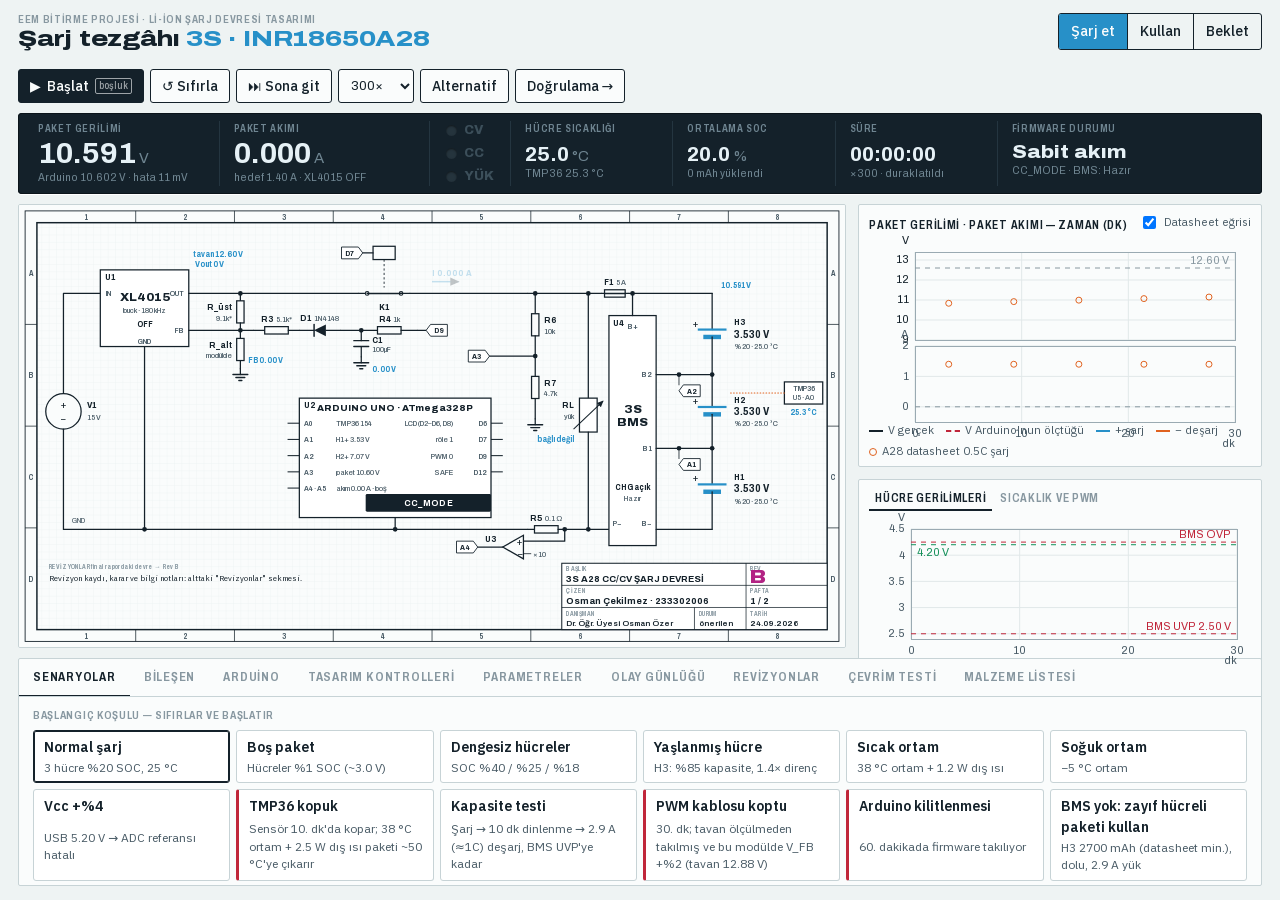
==== index.html @ 00240327 "Battery Lab Simulator — ilk sürüm" ====
<!doctype html>
<html lang="tr">
<head>
<meta charset="utf-8">
<meta name="viewport" content="width=device-width,initial-scale=1">
<title>Şarj Tezgâhı — 3S A28</title>
<link rel="stylesheet" href="assets/bench.css">
</head>
<body>
<div class="app revB" id="app">

  <header class="top">
    <div class="title">
      <div class="eyebrow">EEM bitirme projesi · Li-ion şarj devresi tasarımı</div>
      <h1>Şarj tezgâhı <span>3S · INR18650A28</span></h1>
    </div>

    <div class="req" role="group" aria-label="Paket kullanımı">
      <button data-req="CHARGE" aria-pressed="true" title="Adaptör takılı, yük yok (C)">Şarj et</button>
      <button data-req="USE" aria-pressed="false" title="Adaptör çekili, 2.9 A yük (K)">Kullan</button>
      <button data-req="REST" aria-pressed="false" title="Adaptör ve yük yok (W)">Beklet</button>
    </div>

    <div class="transport">
      <button class="btn primary" id="play"><span id="playIcon">▶</span> <span id="playText">Başlat</span> <span class="k">boşluk</span></button>
      <button class="btn" id="reset">↺ Sıfırla</button>
      <button class="btn" id="toEnd" title="Şarj bitene kadar hızlıca çalıştır (en fazla 5 saat)">⏭ Sona git</button>
      <select class="speed" id="speed" aria-label="Simülasyon hızı">
        <option value="1">1×</option><option value="10">10×</option><option value="60">60×</option>
        <option value="300" selected>300×</option><option value="1200">1200×</option>
      </select>
      <a class="btn" href="alternatif.html">Alternatif</a>
      <a class="btn" href="dogrulama.html">Doğrulama →</a>
    </div>
  </header>

  <section class="display" aria-label="Anlık değerler">
    <div class="rd"><span class="tag">Paket gerilimi</span><div class="num" id="rV">—</div><div class="sub" id="rVs">—</div></div>
    <div class="rd"><span class="tag" id="rItag">Paket akımı</span><div class="num" id="rI">—</div><div class="sub" id="rIs">—</div></div>
    <div class="leds" aria-label="Regülasyon modu">
      <div class="led cv" id="ledCV"><i></i>CV</div>
      <div class="led cc" id="ledCC"><i></i>CC</div>
      <div class="led dsg" id="ledDSG"><i></i>YÜK</div>
    </div>
    <div class="rd mid"><span class="tag">Hücre sıcaklığı</span><div class="num" id="rT">—</div><div class="sub" id="rTs">—</div></div>
    <div class="rd mid"><span class="tag">Ortalama SOC</span><div class="num" id="rS">—</div><div class="sub" id="rSs">—</div></div>
    <div class="rd mid"><span class="tag">Süre</span><div class="num" id="rt">—</div><div class="sub" id="rts">—</div></div>
    <div class="rd state" id="rStateBox"><span class="tag">Firmware durumu</span><div class="num" id="rState">—</div><div class="sub" id="rStates">—</div></div>
  </section>

  <main class="main">
    <section class="sheet" id="sheet" aria-label="Devre şeması"></section>

    <section class="plots">
      <div class="plot dual">
        <div class="plot-head">
          <span class="eyebrow">Paket gerilimi · paket akımı — zaman (dk)</span>
          <label class="chk"><input type="checkbox" id="showDs" checked> Datasheet eğrisi</label>
        </div>
        <div class="plotbox"><canvas id="chV" aria-label="Paket gerilimi grafiği"></canvas></div>
        <div class="plotbox"><canvas id="chI" aria-label="Paket akımı grafiği"></canvas></div>
        <div class="keys">
          <span><i style="color:var(--ink)"></i>V gerçek</span>
          <span><i class="dash" style="color:var(--fault)"></i>V Arduino'nun ölçtüğü</span>
          <span><i style="color:var(--a28)"></i>+ şarj</span>
          <span><i style="color:var(--cc)"></i>− deşarj</span>
          <span><i class="ring" style="color:var(--cc)"></i>A28 datasheet <span id="dsNote"></span></span>
        </div>
      </div>
      <div class="plot">
        <div class="plot-head">
          <div class="seg" role="group" aria-label="İkinci grafik">
            <button data-plot="cells" aria-pressed="true">Hücre gerilimleri</button>
            <button data-plot="temp" aria-pressed="false">Sıcaklık ve PWM</button>
          </div>
        </div>
        <div class="plotbox"><canvas id="ch2" aria-label="Hücre gerilimleri veya sıcaklık grafiği"></canvas></div>
        <div class="keys" id="keys2"></div>
      </div>
    </section>
  </main>

  <section class="drawer">
    <div class="tabs" role="tablist">
      <button class="tab" role="tab" data-tab="scen" aria-selected="true">Senaryolar</button>
      <button class="tab" role="tab" data-tab="part" aria-selected="false">Bileşen</button>
      <button class="tab" role="tab" data-tab="ard" aria-selected="false">Arduino</button>
      <button class="tab" role="tab" data-tab="checks" aria-selected="false">Tasarım kontrolleri<span class="cnt" id="checkCnt" hidden></span></button>
      <button class="tab" role="tab" data-tab="params" aria-selected="false">Parametreler</button>
      <button class="tab" role="tab" data-tab="log" aria-selected="false">Olay günlüğü</button>
      <button class="tab" role="tab" data-tab="rev" aria-selected="false">Revizyonlar</button>
      <button class="tab" role="tab" data-tab="cyc" aria-selected="false">Çevrim testi</button>
      <button class="tab" role="tab" data-tab="bom" aria-selected="false">Malzeme listesi</button>
    </div>

    <div class="panel" data-panel="scen">
      <div class="scen" id="scenList"></div>
    </div>
    <div class="panel" data-panel="part" hidden><div id="inspector"></div></div>
    <div class="panel" data-panel="ard" hidden>
      <div class="ard">
        <div>
          <div class="lcd" aria-label="LCD ekran"><div id="lcd1"></div><div id="lcd2"></div></div>
          <p class="hint">16×2 paralel LCD (D2–D6, D8), firmware'in gösterdiği metin</p>
        </div>
        <div><table id="measTable"></table></div>
        <div>
          <div class="h4">Durum makinesi</div>
          <div class="fsm" id="fsm"></div>
          <p class="why-now" id="whyNow"></p>
        </div>
      </div>
    </div>
    <div class="panel" data-panel="checks" hidden><table id="checks"></table></div>
    <div class="panel" data-panel="params" hidden><div class="params" id="params"></div></div>
    <div class="panel" data-panel="log" hidden><div class="log" id="log"></div></div>
    <div class="panel" data-panel="rev" hidden><div id="revList"></div></div>
    <div class="panel" data-panel="bom" hidden><div id="bom"></div></div>
    <div class="panel" data-panel="cyc" hidden>
      <div class="cyc">
        <div class="cyc-ctl">
          <p class="hint" style="margin-top:0">Her çevrim: şarj → 30 dk dinlenme → 2.9 A kullanım (cihaz paket 9.0 V'ta keser) → depolama. Hücreler gerçekçi dağılımla başlar: kapasite, kendi kendine boşalma ve coulomb verimi farklı.</p>
          <label class="field"><span>Çevrim sayısı</span><input type="number" id="cycN" value="30" min="2" max="100"></label>
          <label class="field"><span>Depolama (gün / çevrim)</span><input type="number" id="cycRest" value="7" min="0" max="60"></label>
          <label class="field"><span>Cihaz düşük pil kesmesi</span><span><input type="number" id="cycCut" value="9.0" step="0.1" min="7.5" max="10.5"> V</span></label>
          <button class="btn primary" id="cycRun">BMS var ↔ yok karşılaştır</button>
          <div class="cyc-prog"><i id="cycProg"></i></div>
          <div id="cycSum" class="cyc-sum"></div>
        </div>
        <div class="cyc-chart"><div class="h4">Dolu pakette hücreler arası SOC farkı (%)<span class="keys" style="display:inline-flex;margin-left:10px"><span><i style="color:var(--cv)"></i>BMS var</span><span><i style="color:var(--fault)"></i>BMS yok</span></span></div><div class="plotbox"><canvas id="cycSpread"></canvas></div></div>
        <div class="cyc-chart"><div class="h4">Deşarj sonunda en düşük hücre (V)<span class="keys" style="display:inline-flex;margin-left:10px"><span><i style="color:var(--cv)"></i>BMS var</span><span><i style="color:var(--fault)"></i>BMS yok</span></span></div><div class="plotbox"><canvas id="cycMin"></canvas></div></div>
      </div>
    </div>
  </section>
</div>

<script src="assets/a28-model.js"></script>
<script src="assets/charger-a.js"></script>
<script src="assets/scenarios-a.js"></script>
<script src="assets/charts.js"></script>
<script src="assets/schematic.js"></script>
<script src="assets/bom.js"></script>
<script src="assets/bench.js"></script>
</body>
</html>
---- assets/bench.css ----
@import url("fonts.css");

/* ---- Tokenlar -------------------------------------------------------------
   Kâğıt / mürekkep: teknik çizim paftası.  A28 mavisi: hücre kılıfının rengi.
   CV yeşil, CC turuncu: laboratuvar güç kaynağı LED geleneği.
   Revizyon: çizim düzeltmelerinde kullanılan kırmızı-mor işaretleme kalemi.   */
:root {
  --paper: #eef3f3;
  --sheet: #fafcfc;
  --grid: #e3eaea;
  --ink: #14212a;
  --ink-2: #485a65;
  --ink-3: #8797a0;
  --rule: #c7d3d6;
  --a28: #2790c8;
  --a28-soft: #d6ebf6;
  --cv: #15905a;
  --cc: #e0621f;
  --fault: #c0263a;
  --redline: #b22384;
  --panel: #14212a;
  --panel-ink: #e6f1f6;
  --panel-dim: #6f8591;

  --c1: #2790c8;
  --c2: #e0621f;
  --c3: #15905a;

  --font-display: "Archivo", "Arial Narrow", sans-serif;
  --font-body: "IBM Plex Sans", system-ui, sans-serif;
  --font-data: "Archivo", "Arial Narrow", sans-serif;
  --font-mono: "B612 Mono", ui-monospace, "SF Mono", monospace;

  /* charts.js bunları okur */
  --text: var(--ink);
  --muted: var(--ink-2);
  --chart-grid: #e1e8e9;
  --chart-axis: #9aaab2;
  --tooltip-bg: rgba(250, 252, 252, .96);
}

* { box-sizing: border-box; }
html { color-scheme: light; }
body {
  margin: 0;
  background: var(--paper);
  color: var(--ink);
  font: 14px/1.45 var(--font-body);
  -webkit-font-smoothing: antialiased;
}
button, input, select { font: inherit; color: inherit; }
button { cursor: pointer; }
a { color: var(--a28); }
:focus-visible { outline: 2px solid var(--a28); outline-offset: 2px; }
[hidden] { display: none !important; }

.eyebrow, .tag, .tab, .th {
  font-family: var(--font-display);
  font-stretch: 75%;
  font-weight: 650;
  text-transform: uppercase;
  letter-spacing: .06em;
}

/* ---- Uygulama iskeleti ---------------------------------------------------- */
.app {
  display: grid;
  grid-template-rows: auto auto minmax(0, 1fr) auto;
  min-height: 100vh;
  max-width: 1680px;
  margin: 0 auto;
  padding: 0 18px 14px;
  gap: 10px;
}
@media (min-height: 860px) and (min-width: 1180px) { .app { height: 100vh; } }

/* Başlık */
.top {
  display: flex;
  align-items: center;
  gap: 18px;
  flex-wrap: wrap;
  padding-top: 12px;
}
.title { margin-right: auto; }
.title .eyebrow { font-size: 11px; color: var(--ink-3); }
.title h1 {
  margin: 0;
  font-family: var(--font-display);
  font-stretch: 125%;
  font-weight: 800;
  font-size: 22px;
  letter-spacing: -.01em;
  line-height: 1.05;
}
.title h1 span { color: var(--a28); }

.revswitch { display: flex; border: 1.5px solid var(--ink); border-radius: 3px; overflow: hidden; }
.revswitch button {
  border: 0; background: transparent; padding: 5px 12px 6px; text-align: left; line-height: 1.15;
}
.revswitch button + button { border-left: 1.5px solid var(--ink); }
.revswitch b { display: block; font-family: var(--font-display); font-stretch: 112%; font-weight: 800; font-size: 13px; }
.revswitch small { font-size: 11px; color: var(--ink-2); }
.revswitch button[aria-pressed="true"] { background: var(--ink); color: var(--sheet); }
.revswitch button[aria-pressed="true"] small { color: #b8c7cf; }
.revswitch button[data-rev="B"][aria-pressed="true"] { background: var(--redline); }

.transport { display: flex; gap: 6px; align-items: center; }
.btn {
  display: inline-flex; align-items: center; gap: 6px;
  border: 1.5px solid var(--ink); background: var(--sheet); border-radius: 3px;
  padding: 6px 11px; font-weight: 500; min-height: 34px; text-decoration: none; color: var(--ink);
}
.btn:hover { background: #fff; }
.btn.primary { background: var(--ink); color: var(--sheet); }
.btn.primary:hover { background: #22323d; }
.btn:disabled { opacity: .4; cursor: default; }
.btn .k { font-family: var(--font-data); font-stretch: 87%; font-size: 10px; opacity: .6; border: 1px solid currentColor; border-radius: 2px; padding: 0 3px; }
select.speed {
  border: 1.5px solid var(--ink); border-radius: 3px; background: var(--sheet); padding: 6px 8px; min-height: 34px;
  font-family: var(--font-data); font-size: 13px;
}

/* ---- Cihaz ekranı (okuma şeridi) ------------------------------------------ */
.display {
  display: grid;
  grid-template-columns: 1.2fr 1.3fr auto 1fr 1fr 1fr 1.6fr;
  background: var(--panel);
  color: var(--panel-ink);
  border-radius: 4px;
  padding: 8px 6px;
  box-shadow: inset 0 0 0 1px #0b141a, 0 1px 0 #fff;
}
.rd { padding: 0 14px; border-left: 1px solid #243540; min-width: 0; }
.rd:first-child { border-left: 0; }
.rd .tag { font-size: 10.5px; color: var(--panel-dim); display: block; }
.rd .num {
  font-family: var(--font-data); font-stretch: 100%; font-weight: 700; font-size: 30px; line-height: 1.08;
  font-variant-numeric: tabular-nums; letter-spacing: 0; white-space: nowrap;
}
.rd .num small { font-size: 15px; font-weight: 400; color: var(--panel-dim); margin-left: 3px; }
.rd.mid .num { font-size: 21px; padding-top: 6px; }
.rd .sub { font-family: var(--font-data); font-stretch: 87%; font-variant-numeric: tabular-nums; font-size: 11.5px; color: var(--panel-dim); white-space: nowrap; overflow: hidden; text-overflow: ellipsis; }
.leds { display: flex; flex-direction: column; justify-content: center; gap: 4px; padding: 0 16px; border-left: 1px solid #243540; }
.led { display: flex; align-items: center; gap: 7px; font-family: var(--font-display); font-stretch: 100%; font-weight: 800; font-size: 13px; color: #3c4f5a; }
.led i { width: 11px; height: 11px; border-radius: 50%; background: #25343d; box-shadow: inset 0 1px 2px #0008; }
.led.on.cv { color: #7fe0ae; } .led.on.cv i { background: #3ee08c; box-shadow: 0 0 9px #3ee08c, inset 0 -1px 2px #0005; }
.led.on.cc { color: #ffb487; } .led.on.cc i { background: #ff7a33; box-shadow: 0 0 9px #ff7a33, inset 0 -1px 2px #0005; }
.led.on.dsg { color: #ffe08a; } .led.on.dsg i { background: #ffd24a; box-shadow: 0 0 9px #ffd24a, inset 0 -1px 2px #0005; }
.rd.state .num { font-family: var(--font-display); font-stretch: 112%; font-weight: 800; font-size: 19px; padding-top: 5px; letter-spacing: 0; }
.rd.state.done .num { color: #7fe0ae; }
.rd.state.fault .num { color: #ff8a98; }
.rd.state.warn .num { color: #ffd08a; }

/* ---- Ana alan -------------------------------------------------------------- */
.main {
  display: grid;
  grid-template-columns: minmax(0, 2.05fr) minmax(320px, 1fr);
  gap: 12px;
  min-height: 0;
}
.sheet {
  background: var(--sheet);
  border: 1px solid var(--rule);
  border-radius: 2px;
  min-height: 0;
  display: flex;
  align-items: center;
  justify-content: center;
  overflow: hidden;
  position: relative;
}
.sheet svg { width: 100%; height: 100%; max-height: 100%; display: block; }

.plots { display: grid; grid-template-rows: minmax(0, 1fr) minmax(0, 1fr); gap: 12px; min-height: 0; }
.plot {
  background: var(--sheet); border: 1px solid var(--rule); border-radius: 2px;
  display: grid; grid-template-rows: auto minmax(0, 1fr) auto; padding: 8px 10px 6px; min-height: 210px;
}
.plot-head { display: flex; align-items: baseline; gap: 10px; justify-content: space-between; }
.plot-head .eyebrow { font-size: 12px; }
/* Canvas akış dışında: çizim tamponunun boyutu yerleşimi asla etkileyemez */
.plotbox { position: relative; min-height: 150px; min-width: 0; }
.plotbox canvas { position: absolute; inset: 0; width: 100%; height: 100%; display: block; }
.keys { display: flex; flex-wrap: wrap; gap: 4px 12px; font-size: 11.5px; color: var(--ink-2); }
.keys i { display: inline-block; width: 14px; height: 0; border-top: 2px solid; vertical-align: middle; margin-right: 5px; }
.keys i.dash { border-top-style: dashed; }
.keys i.ring { width: 8px; height: 8px; border: 1.5px solid; border-radius: 50%; }
.seg { display: inline-flex; gap: 2px; }
.seg button { border: 0; background: none; padding: 2px 6px; font-family: var(--font-display); font-stretch: 75%; font-weight: 650; text-transform: uppercase; letter-spacing: .06em; font-size: 12px; color: var(--ink-3); border-bottom: 2px solid transparent; }
.seg button[aria-pressed="true"] { color: var(--ink); border-bottom-color: var(--ink); }
label.chk { display: inline-flex; gap: 5px; align-items: center; font-size: 11.5px; color: var(--ink-2); }

/* ---- Alt çekmece ----------------------------------------------------------- */
.drawer { background: var(--sheet); border: 1px solid var(--rule); border-radius: 2px; display: grid; grid-template-rows: auto 1fr; }
.tabs { display: flex; gap: 0; border-bottom: 1px solid var(--rule); overflow-x: auto; }
.tab {
  border: 0; background: none; padding: 9px 14px 8px; font-size: 13px; color: var(--ink-3);
  border-bottom: 2.5px solid transparent; margin-bottom: -1px; white-space: nowrap;
}
.tab[aria-selected="true"] { color: var(--ink); border-bottom-color: var(--ink); }
.tab .cnt { font-family: var(--font-data); font-size: 10px; margin-left: 5px; padding: 0 4px; border-radius: 2px; background: var(--fault); color: #fff; }
.panel { padding: 10px 14px; height: 188px; overflow: auto; }
@media (max-height: 859px), (max-width: 1179px) { .panel { height: auto; max-height: none; } }

/* Senaryolar */
.scen { display: grid; grid-template-columns: repeat(auto-fill, minmax(190px, 1fr)); gap: 6px; }
.scen h4 { grid-column: 1 / -1; margin: 4px 0 0; }
.sc {
  text-align: left; border: 1px solid var(--rule); background: #fff; border-radius: 3px; padding: 6px 10px;
  display: grid; gap: 2px;
}
.sc:hover { border-color: var(--ink); }
.sc b { font-weight: 600; }
.sc span { font-size: 12px; color: var(--ink-2); }
.sc.fault { border-left: 3px solid var(--fault); }
.sc.active { border-color: var(--ink); box-shadow: inset 0 0 0 1px var(--ink); }
.h4 { font-family: var(--font-display); font-stretch: 75%; font-weight: 650; text-transform: uppercase; letter-spacing: .06em; font-size: 11.5px; color: var(--ink-3); }

/* Bileşen denetçisi */
.insp { display: grid; grid-template-columns: minmax(0, 1.2fr) minmax(0, 1fr); gap: 20px; }
.insp h3 { margin: 0 0 2px; font-family: var(--font-display); font-stretch: 112%; font-weight: 800; font-size: 17px; }
.insp .ref { font-family: var(--font-data); font-size: 12px; color: var(--ink-3); }
.insp p { margin: 6px 0; max-width: 70ch; }
.insp .why { border-left: 3px solid var(--redline); padding: 4px 10px; background: #fbf1f8; }
.insp .why.a { border-left-color: var(--fault); background: #fcf0f1; }
.kv { display: grid; grid-template-columns: auto 1fr; gap: 3px 14px; font-size: 13px; align-content: start; }
.kv dt { color: var(--ink-2); }
.kv dd { margin: 0; font-family: var(--font-data); font-variant-numeric: tabular-nums; }
.field { display: flex; justify-content: space-between; align-items: center; gap: 10px; padding: 3px 0; font-size: 13px; }
.field input[type="number"], .field select {
  width: 92px; border: 1px solid var(--rule); border-radius: 2px; padding: 3px 6px; background: #fff;
  font-family: var(--font-data); font-size: 12.5px;
}
.field select { width: 200px; font-family: var(--font-body); }
.field input[type="checkbox"] { width: 16px; height: 16px; accent-color: var(--ink); }
.hint { color: var(--ink-3); font-size: 12px; }

/* Arduino */
.ard { display: grid; grid-template-columns: 250px minmax(0, 1fr) minmax(0, 1fr); gap: 18px; align-items: start; }
.lcd {
  background: #9fbf62; color: #1c2a0c; border-radius: 3px; padding: 9px 11px;
  font: 700 17px/1.3 var(--font-mono); letter-spacing: .05em; box-shadow: inset 0 0 0 5px #243200, inset 0 0 14px #5f7d24;
}
.lcd div { white-space: pre; }
.lcd.dark { background: #3b4a2a; box-shadow: inset 0 0 0 5px #1a2400; }
.fsm { display: flex; flex-wrap: wrap; gap: 4px; }
.fsm span { font-family: var(--font-mono); font-size: 11px; padding: 3px 6px; border: 1px solid var(--rule); border-radius: 2px; color: var(--ink-3); }
.fsm span.on { background: var(--ink); color: #fff; border-color: var(--ink); }
.fsm span.on.bad { background: var(--fault); border-color: var(--fault); }
.why-now { font-family: var(--font-data); font-stretch: 87%; font-variant-numeric: tabular-nums; font-size: 12px; white-space: pre-wrap; margin: 8px 0 0; color: var(--ink-2); }

table { border-collapse: collapse; width: 100%; font-size: 13px; }
th { text-align: left; font-weight: 500; color: var(--ink-3); font-size: 11.5px; border-bottom: 1px solid var(--rule); padding: 4px 8px 4px 0; }
td { border-bottom: 1px solid #e6ecec; padding: 5px 8px 5px 0; vertical-align: top; }
td.n { font-family: var(--font-data); font-variant-numeric: tabular-nums; white-space: nowrap; }
td.lv { width: 22px; font-weight: 800; font-family: var(--font-data); }
td.lv.ok { color: var(--cv); } td.lv.warn { color: #b7791f; } td.lv.bad { color: var(--fault); }
td.note { color: var(--ink-2); font-size: 12.5px; }

/* Parametreler */
.params { display: grid; grid-template-columns: repeat(auto-fill, minmax(250px, 1fr)); gap: 6px 26px; }
.params fieldset { border: 0; border-top: 1.5px solid var(--ink); margin: 0; padding: 4px 0 0; min-width: 0; }
.params legend { font-family: var(--font-display); font-stretch: 75%; font-weight: 650; text-transform: uppercase; letter-spacing: .06em; font-size: 11.5px; padding: 0 6px 0 0; }
.init { display: grid; grid-template-columns: 40px repeat(3, 1fr); gap: 4px 6px; align-items: center; font-size: 12px; }
.init input { width: 100%; border: 1px solid var(--rule); border-radius: 2px; padding: 3px 5px; font-family: var(--font-data); font-size: 12px; }

/* Günlük */
.log { font-family: var(--font-body); font-size: 12.5px; }
.log time { font-family: var(--font-data); font-stretch: 87%; font-variant-numeric: tabular-nums; }
.log div { padding: 3px 0; border-bottom: 1px dotted var(--rule); display: grid; grid-template-columns: 72px 1fr; gap: 10px; }
.log time { color: var(--ink-3); }
.log .ok { color: var(--cv); } .log .warn { color: #a3670f; } .log .bad { color: var(--fault); }
.empty { color: var(--ink-3); font-size: 13px; }

/* ---- Şema stilleri --------------------------------------------------------- */
.sheet-svg { font-family: var(--font-body); font-variant-numeric: tabular-nums; }
.sheet-svg .val, .sheet-svg .probe, .sheet-svg .netname { font-stretch: 87%; }
.sheet-svg .paper { fill: var(--sheet); }
.sheet-svg .gridline { fill: none; stroke: var(--grid); stroke-width: .6; }
.sheet-svg .frame-o { fill: none; stroke: var(--ink); stroke-width: 1.2; }
.sheet-svg .frame-i { fill: none; stroke: var(--ink); stroke-width: 2; }
.sheet-svg .tick { stroke: var(--ink); stroke-width: 1; }
.sheet-svg .zone { font-family: var(--font-display); font-stretch: 75%; font-weight: 650; font-size: 11px; fill: var(--ink-2); }
.sheet-svg .w { fill: none; stroke: var(--ink); stroke-width: 1.7; stroke-linejoin: round; stroke-linecap: round; }
.sheet-svg .w.thin { stroke-width: 1.1; }
.sheet-svg .w.changed { stroke: var(--fault); stroke-width: 2; }
.sheet-svg .jn { fill: var(--ink); }
.sheet-svg .sym { fill: var(--sheet); stroke: var(--ink); stroke-width: 1.7; }
.sheet-svg .sym-l { stroke: var(--ink); stroke-width: 2; stroke-linecap: round; }
.sheet-svg .sym-f { fill: var(--ink); }
.sheet-svg .pin { fill: var(--sheet); stroke: var(--ink); stroke-width: 1.4; }
.sheet-svg .blade { transition: transform .25s; transform-box: fill-box; transform-origin: 0 100%; }
.sheet-svg .relay-on .blade { transform: rotate(16.5deg); }
.sheet-svg .mech { stroke: var(--ink); stroke-width: 1.2; stroke-dasharray: 3 3; }
.sheet-svg .potarrow { stroke: var(--ink); stroke-width: 1.4; }
.sheet-svg .arrowhead { fill: var(--ink); }
.sheet-svg .xmark { stroke: var(--fault); stroke-width: 2.4; stroke-linecap: round; }
.sheet-svg .removed .sym, .sheet-svg .removed .w { stroke-dasharray: 4 3; stroke: var(--fault); }
.sheet-svg .removed .val { fill: var(--fault); font-weight: 700; }
.sheet-svg .blk { fill: #fff; stroke: var(--ink); stroke-width: 1.7; }
.sheet-svg .blkname { font-family: var(--font-display); font-stretch: 112%; font-weight: 800; font-size: 15px; fill: var(--ink); }
.sheet-svg .blkname.sm { font-size: 11.5px; }
.sheet-svg .ref { font-family: var(--font-display); font-stretch: 87%; font-weight: 700; font-size: 12px; fill: var(--ink); }
.sheet-svg .val { font-family: var(--font-data); font-size: 11px; font-weight: 500; fill: var(--ink-2); }
.sheet-svg .val.big { font-size: 14px; font-weight: 700; fill: var(--ink); }
.sheet-svg .val.strong { font-weight: 700; fill: var(--ink); }
.sheet-svg .pinl { font-family: var(--font-display); font-stretch: 87%; font-weight: 600; font-size: 10.5px; fill: var(--ink-2); }
.sheet-svg .pm { font-family: var(--font-data); font-size: 13px; fill: var(--ink); }
.sheet-svg .stub { stroke: var(--ink); stroke-width: 1.4; }
.sheet-svg .net { fill: #fff; stroke: var(--ink); stroke-width: 1.2; }
.sheet-svg .netname { font-family: var(--font-data); font-size: 10.5px; font-weight: 700; fill: var(--ink); }
.sheet-svg .netname.plain { font-weight: 400; fill: var(--ink-2); }
.sheet-svg .probe { font-family: var(--font-data); font-size: 11px; fill: var(--a28); font-weight: 700; paint-order: stroke; stroke: var(--sheet); stroke-width: 3px; }
.sheet-svg .probe.strong { font-size: 12px; }
.sheet-svg .iarrow { stroke: var(--a28); stroke-width: 2; }
.sheet-svg #iarrow .arrowhead { fill: var(--ink); }
.sheet-svg .thermal { stroke: var(--cc); stroke-width: 1.4; stroke-dasharray: 1 3; stroke-linecap: round; }
.sheet-svg .plate { stroke-linecap: square; }
.sheet-svg .plate-p { stroke: var(--a28); stroke-width: 3; }
.sheet-svg .plate-n { stroke: var(--a28); stroke-width: 6; }
.sheet-svg .cellsym.over .plate { stroke: var(--fault); }
.sheet-svg .socbar { fill: none; stroke: var(--ink-3); stroke-width: 1; }
.sheet-svg .socfill { fill: var(--a28); }
.sheet-svg .baltag rect { fill: var(--cv); }
.sheet-svg .baltxt { font-family: var(--font-data); font-size: 9.5px; font-weight: 700; fill: #fff; }
.sheet-svg .fsmchip { fill: var(--ink); }
.sheet-svg .fsm { font-family: var(--font-data); letter-spacing: .04em; font-size: 11.5px; font-weight: 700; fill: #fff; }
.sheet-svg .hit { fill: transparent; }

.sheet-svg .flowline { fill: none; stroke: var(--a28); stroke-width: 5; stroke-opacity: .28; stroke-dasharray: 2 12; stroke-linecap: round; }
.sheet-svg .flow { opacity: 0; transition: opacity .3s; }
.sheet-svg .flow.on { opacity: 1; }
.sheet-svg .flow.on .flowline { animation: flow .9s linear infinite; }
.sheet-svg .flow.dsg .flowline { stroke: var(--cc); }
.sheet-svg .sym.load { fill: #fff; }
.sheet-svg .part[data-part="load"].active .sym.load { fill: #fde6d8; stroke: var(--cc); }
.sheet-svg .part.mcuoff .blk { fill: #eef1f1; stroke-dasharray: 5 3; }
.sheet-svg .part.mcuoff .val, .sheet-svg .part.mcuoff .blkname { opacity: .45; }
@keyframes flow { to { stroke-dashoffset: -14; } }

.sheet-svg .part { cursor: pointer; outline: none; }
.sheet-svg .part:hover .blk, .sheet-svg .part:focus-visible .blk { fill: var(--a28-soft); }
.sheet-svg .part:hover .hit, .sheet-svg .part:focus-visible .hit { fill: rgba(39, 144, 200, .07); }
.sheet-svg .part.sel .blk { fill: var(--a28-soft); stroke-width: 2.4; }
.sheet-svg .part.sel .hit { fill: rgba(39, 144, 200, .1); stroke: var(--a28); stroke-dasharray: 4 3; }

.sheet-svg .cloud { fill: none; stroke: var(--redline); stroke-width: 1.8; stroke-linejoin: round; }
.sheet-svg .delta path { fill: #fff; stroke: var(--redline); stroke-width: 1.6; }
.sheet-svg .deltanum { font-family: var(--font-data); font-weight: 700; font-size: 10px; fill: var(--redline); }
.sheet-svg .deltanum.sm { font-size: 8px; }
.sheet-svg .deltamini { fill: none; stroke: var(--redline); stroke-width: 1.2; }
.sheet-svg .rev, .sheet-svg .revrow { cursor: pointer; }
.sheet-svg .rev.hot .cloud { stroke-width: 3; }
.sheet-svg .revrow.hot .revtxt { fill: var(--redline); }
.sheet-svg .titleblock rect, .sheet-svg .titleblock line { fill: #fff; stroke: var(--ink); stroke-width: 1.4; }
.sheet-svg .titleblock line { stroke-width: 1; }
.sheet-svg .tbk { font-family: var(--font-display); font-stretch: 75%; font-weight: 650; font-size: 9px; letter-spacing: .06em; fill: var(--ink-3); }
.sheet-svg .tbv { font-family: var(--font-display); font-stretch: 100%; font-weight: 700; font-size: 12.5px; fill: var(--ink); }
.sheet-svg .tbv.sm { font-size: 11px; font-weight: 600; }
.sheet-svg .tbrev { font-family: var(--font-display); font-stretch: 125%; font-weight: 900; font-size: 24px; fill: var(--redline); }
.sheet-svg .revtxt { font-size: 10.5px; fill: var(--ink); }

/* Rev görünürlüğü + bulut çizim animasyonu */
.revA .sheet-svg [data-rev="B"], .revB .sheet-svg [data-rev="A"] { display: none; }
.revA .sheet-svg .tbrev { fill: var(--ink); }
.revB .sheet-svg .cloud { stroke-dasharray: 1; stroke-dashoffset: 1; animation: draw 1.1s ease-out forwards; }
.revB .sheet-svg .rev:nth-child(2) .cloud { animation-delay: .12s; }
.revB .sheet-svg .rev:nth-child(3) .cloud { animation-delay: .24s; }
.revB .sheet-svg .rev:nth-child(4) .cloud { animation-delay: .36s; }
.revB .sheet-svg .rev:nth-child(5) .cloud { animation-delay: .48s; }
@keyframes draw { to { stroke-dashoffset: 0; } }

@media (prefers-reduced-motion: reduce) {
  .sheet-svg .flow.on .flowline, .revB .sheet-svg .cloud { animation: none; stroke-dashoffset: 0; }
  .sheet-svg .blade { transition: none; }
}

/* ---- Duyarlı ---------------------------------------------------------------- */
@media (max-width: 1179px) {
  .main { grid-template-columns: minmax(0, 1fr); }
  .sheet { overflow-x: auto; justify-content: flex-start; }
  .sheet svg { min-width: 760px; height: auto; }
  .plots { grid-template-rows: auto auto; }
  .plot { height: 280px; }
  .display { grid-template-columns: repeat(3, minmax(0, 1fr)); row-gap: 12px; }
  .rd, .leds { border-left: 0; }
  .ard, .insp { grid-template-columns: minmax(0, 1fr); }
}
@media (max-width: 640px) {
  .app { padding: 0 16px 14px; }
  .display { grid-template-columns: repeat(2, minmax(0, 1fr)); }
  .rd .num { font-size: 24px; }
  .transport { flex-wrap: wrap; }
  .revswitch { width: 100%; }
  .revswitch button { flex: 1; }
}

/* ---- Alternatif mimari: anahtarlar --------------------------------------- */
.sheet-svg .hit-l { stroke: transparent; stroke-width: 16; }
.sheet-svg .swc .blade-open, .sheet-svg .swc .blade-closed { stroke: var(--ink); stroke-width: 2.2; stroke-linecap: round; }
.sheet-svg .swc .blade-closed { display: none; }
.sheet-svg .swc.on .blade-open { display: none; }
.sheet-svg .swc.on .blade-closed { display: inline; }
.sheet-svg .swc.on.g-par .blade-closed, .sheet-svg .swc.on.g-par .pin { stroke: var(--a28); }
.sheet-svg .swc.on.g-ser .blade-closed, .sheet-svg .swc.on.g-ser .pin { stroke: var(--cc); }
.sheet-svg .swc.on.g-pre .blade-closed, .sheet-svg .swc.on.g-pre .pin { stroke: var(--cv); }
.sheet-svg .swc.on .swlabel { fill: var(--ink); }
.sheet-svg .swlabel { fill: var(--ink-2); }
.sheet-svg .swc.bad .blade-open, .sheet-svg .swc.bad .blade-closed { stroke: var(--fault); }
.sheet-svg .swc:hover .hit-l, .sheet-svg .swc.sel .hit-l { stroke: rgba(39, 144, 200, .12); }
.led.on.par { color: #9fd3f5; } .led.on.par i { background: #4fb4ec; box-shadow: 0 0 9px #4fb4ec, inset 0 -1px 2px #0005; }
.led.on.ser { color: #ffb487; } .led.on.ser i { background: #ff7a33; box-shadow: 0 0 9px #ff7a33, inset 0 -1px 2px #0005; }
.led.on.flt { color: #ff9aa6; } .led.on.flt i { background: #ff4d63; box-shadow: 0 0 9px #ff4d63, inset 0 -1px 2px #0005; }
.req { display: flex; border: 1.5px solid var(--ink); border-radius: 3px; overflow: hidden; }
.req button { border: 0; background: transparent; padding: 7px 12px; font-weight: 500; min-height: 34px; }
.req button + button { border-left: 1.5px solid var(--ink); }
.req button[aria-pressed="true"] { background: var(--ink); color: var(--sheet); }
.req button[data-req="CHARGE"][aria-pressed="true"] { background: var(--a28); }
.req button[data-req="USE"][aria-pressed="true"] { background: var(--cc); }
table.gates td, table.gates th { text-align: center; padding: 4px 6px; }
table.gates td:first-child, table.gates th:first-child { text-align: left; }
table.gates td.on { color: #fff; background: var(--ink); font-weight: 700; }
table.gates tr.cur td:first-child { font-weight: 700; }
table.gates tr.cur td { box-shadow: inset 0 2px 0 var(--a28), inset 0 -2px 0 var(--a28); }
.cmp td.win { font-weight: 700; color: var(--cv); }
.cmp td.lose { color: var(--fault); }

/* ---- Revizyonlar sekmesi ---------------------------------------------------- */
.revcols { display: grid; grid-template-columns: minmax(0, 1fr) minmax(0, 2.2fr); gap: 22px; align-items: start; }
@media (max-width: 900px) { .revcols { grid-template-columns: minmax(0, 1fr); } }
ul.revA { margin: 6px 0 0; padding-left: 18px; color: var(--ink-2); font-size: 13px; }
ul.revA li { margin: 5px 0; }
.revitem { border-top: 1px solid var(--rule); padding: 8px 0 10px; }
.revitem.focus { background: #fbf1f8; box-shadow: inset 3px 0 0 var(--redline); padding-left: 10px; }
.revhead { display: flex; align-items: center; gap: 10px; flex-wrap: wrap; }
.revhead b { font-weight: 600; flex: 1; min-width: 200px; }
.dmark { flex: none; }
.dmark path { fill: #fff; stroke: var(--redline); stroke-width: 1.6; stroke-linejoin: round; }
.dmark text { font: 700 10px var(--font-data); fill: var(--redline); }
.rz { font-family: var(--font-data); font-stretch: 87%; font-size: 12px; color: var(--ink-3); }
.btn.sm { min-height: 26px; padding: 2px 8px; font-size: 12px; border-width: 1px; }
.rtext { margin: 4px 0 2px; font-size: 13px; }
.rwhy { margin: 2px 0; font-size: 13px; color: var(--ink-2); }
.rwhy .h4 { margin-right: 6px; }
.revnote { margin-top: 8px; border: 1px solid var(--rule); border-left: 3px solid var(--redline); background: #fff; padding: 8px 12px; }
.revnote-h { display: flex; flex-direction: column; gap: 1px; }
.revnote-h .eyebrow { font-size: 10.5px; color: var(--redline); }
.revnote p { margin: 6px 0; font-size: 13px; }
.revnote ul { margin: 4px 0 6px; padding-left: 18px; font-size: 13px; }
.revnote li { margin: 5px 0; }

/* Ölçüm yöntemi: INA219 ↔ ayrık (yalnız Rev B paftasında) */
.measDisc .sheet-svg [data-meas="ina"], .app:not(.measDisc) .sheet-svg [data-meas="disc"] { display: none; }
/* BMS takılı değil */
.noBms .sheet-svg [data-bms="yes"], .app:not(.noBms) .sheet-svg [data-bms="no"] { display: none; }

/* Gerilim + akım: aynı zaman eksenini paylaşan iki panel */
.plot.dual { grid-template-rows: auto minmax(0, 1.15fr) minmax(0, 1fr) auto; }
.plot.dual .plotbox { min-height: 90px; }

/* Çevrim testi */
.cyc { display: grid; grid-template-columns: minmax(240px, 0.9fr) minmax(0, 1fr) minmax(0, 1fr); gap: 16px; height: 100%; }
.cyc-ctl .field input[type="number"] { width: 70px; }
.cyc-chart { display: grid; grid-template-rows: auto minmax(0, 1fr); min-height: 150px; }
.cyc-chart .plotbox { min-height: 130px; }
.cyc-prog { height: 3px; background: var(--grid); margin: 8px 0; } .cyc-prog i { display: block; height: 100%; width: 0; background: var(--ink); }
.cyc-sum { font-size: 12.5px; color: var(--ink-2); }
.cyc-sum b { color: var(--ink); }
.cyc-sum .yes { color: var(--cv); } .cyc-sum .no { color: var(--fault); }
@media (max-width: 1179px) { .cyc { grid-template-columns: minmax(0, 1fr); } }
.init.init4 { grid-template-columns: 30px repeat(4, 1fr); }
.panel[data-panel="cyc"] { height: 300px; }
@media (max-height: 859px), (max-width: 1179px) { .panel[data-panel="cyc"] { height: auto; } }
.cyc { height: auto; align-items: start; }
.cyc-chart { height: 272px; }
.cyc-ctl { max-height: 272px; overflow: auto; padding-right: 6px; }
/* Gerilim/akım kartı sağ sütunda daha fazla yer alır; iki panel eşit yükseklikte */
.plots { grid-template-rows: minmax(0, 1.55fr) minmax(0, 1fr); }
.plot.dual { grid-template-rows: auto minmax(0, 1fr) minmax(0, 1fr) auto; }
.plot.dual .plotbox { min-height: 120px; }
@media (max-width: 1179px) { .plot.dual { height: 420px; } }

/* Gate sürücü sekmesi */
.panel[data-panel="gates"] { height: 320px; }
@media (max-height: 859px), (max-width: 1179px) { .panel[data-panel="gates"] { height: auto; } }
.gd { display: grid; grid-template-columns: minmax(230px, 0.85fr) minmax(0, 1.5fr) minmax(280px, 1fr); gap: 18px; align-items: start; }
@media (max-width: 1179px) { .gd { grid-template-columns: minmax(0, 1fr); } }
ol.flow { margin: 4px 0 8px; padding-left: 18px; font-size: 12.5px; color: var(--ink-2); }
ol.flow li { margin: 3px 0; } ol.flow b { color: var(--ink); }
table.drv td, table.drv th { font-size: 12px; }
table.drv td.okc { color: var(--cv); font-weight: 700; } table.drv td.badc { color: var(--fault); font-weight: 700; }
#timing svg { width: 100%; height: auto; display: block; }
#timing .tl-lbl { font: 11px var(--font-body); fill: var(--ink-2); }
#timing .tl-num { font: 600 10.5px var(--font-data); fill: var(--ink); font-variant-numeric: tabular-nums; }
#timing .tl-old { stroke: var(--a28); stroke-width: 2; fill: none; }
#timing .tl-new { stroke: var(--cc); stroke-width: 2; fill: none; }
#timing .tl-th { stroke: var(--ink-3); stroke-dasharray: 3 3; }
#timing .tl-gap { fill: rgba(21, 144, 90, .12); } #timing .tl-ovl { fill: rgba(192, 38, 58, .25); }
#timing .tl-axis { stroke: var(--rule); }

/* ---- Malzeme listesi ---------------------------------------------------------- */
.panel[data-panel="bom"] { height: 320px; }
.bom-head { display: flex; align-items: center; gap: 18px; flex-wrap: wrap; margin-bottom: 8px; }
.bom-sum { font-size: 13px; }
.btn.sm { min-height: 28px; padding: 3px 10px; font-size: 13px; margin-left: auto; }
table.bom { width: 100%; border-collapse: collapse; font-size: 13px; }
table.bom th, table.bom td { text-align: left; padding: 4px 8px; border-bottom: 1px solid var(--rule); vertical-align: top; }
table.bom thead th { color: var(--ink-3); font-weight: 500; border-bottom: 1.5px solid var(--ink); position: sticky; top: -10px; background: var(--sheet); }
table.bom tr.grp th { padding-top: 10px; font-family: var(--font-display); font-stretch: 75%; font-weight: 650; text-transform: uppercase; letter-spacing: .06em; font-size: 12px; color: var(--ink-2, var(--ink)); }
table.bom td.n, table.bom th.n { text-align: right; font-variant-numeric: tabular-nums; }
table.bom td.ref { white-space: nowrap; font-weight: 600; max-width: 170px; white-space: normal; }
table.bom tr.none td { color: var(--ink-3); text-decoration: line-through; text-decoration-color: var(--fault); }
table.bom tr.none td.hint { text-decoration: none; }
table.bom { table-layout: fixed; }
table.bom thead th:nth-child(1) { width: 15%; } table.bom thead th:nth-child(2) { width: 15%; }
table.bom thead th:nth-child(3) { width: 33%; } table.bom thead th:nth-child(4) { width: 6%; }
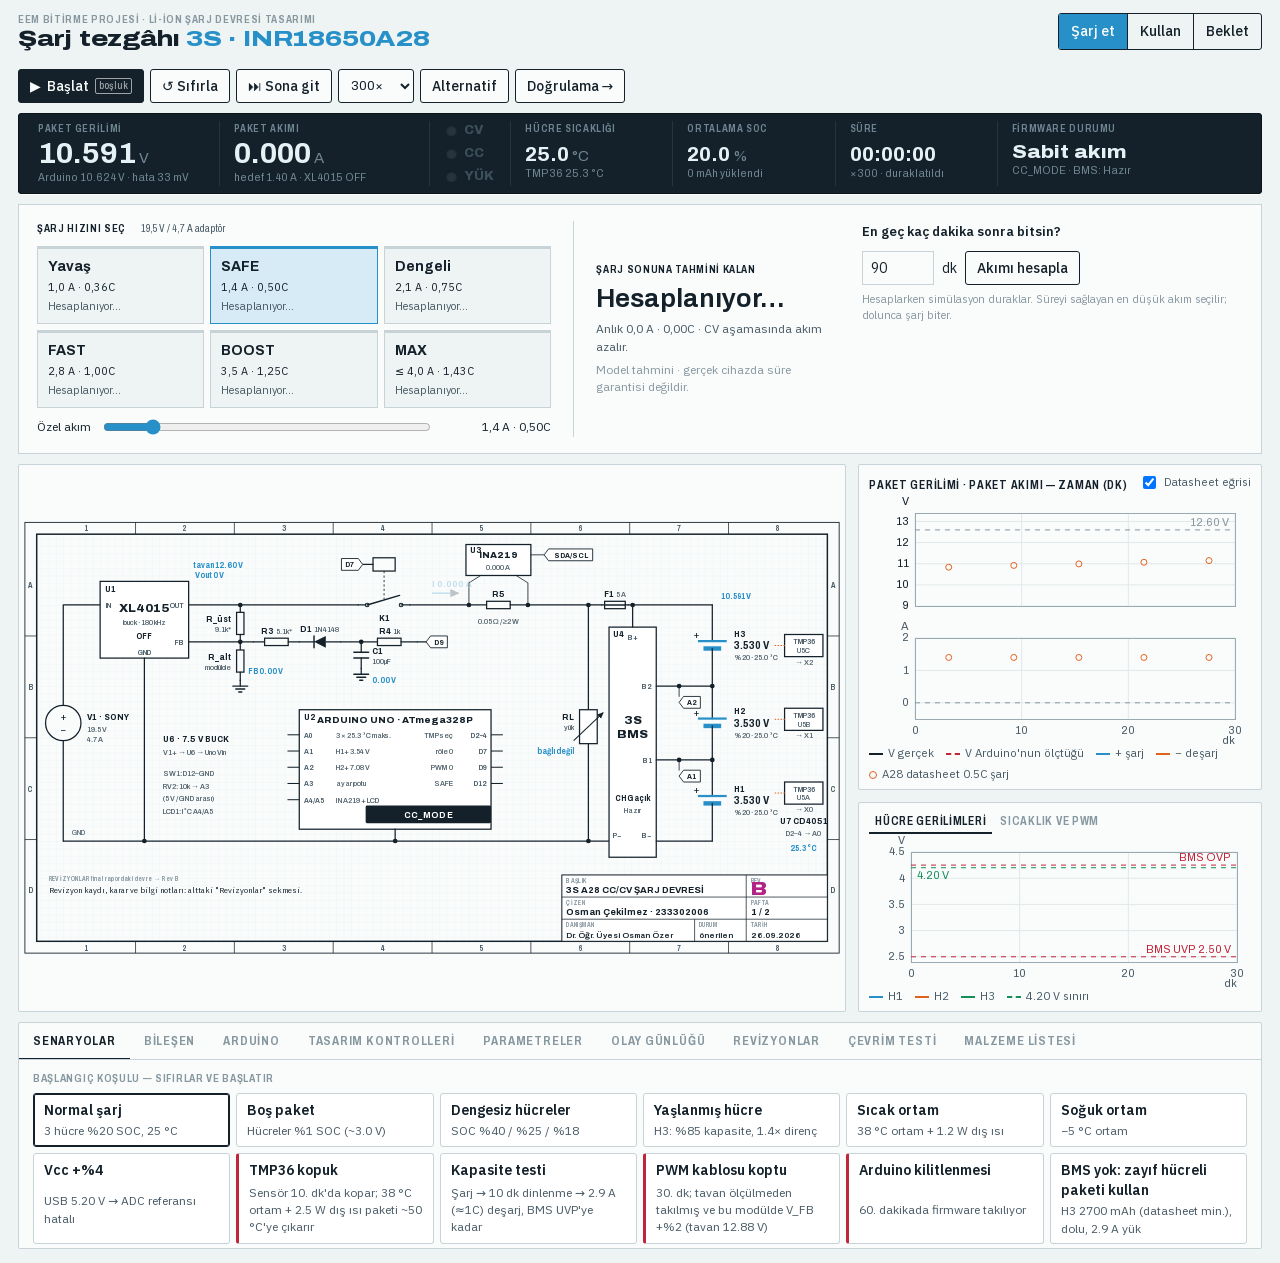
==== commit d41dfab5: "Add six charging modes through 4 A with INA219 calibration and validation" ====
--- a/index.html
+++ b/index.html
@@ -7,7 +7,7 @@
 <link rel="stylesheet" href="assets/bench.css">
 </head>
 <body>
-<div class="app revB" id="app">
+<div class="app chargeApp revB" id="app">
 
   <header class="top">
     <div class="title">
@@ -46,6 +46,26 @@
     <div class="rd mid"><span class="tag">Ortalama SOC</span><div class="num" id="rS">—</div><div class="sub" id="rSs">—</div></div>
     <div class="rd mid"><span class="tag">Süre</span><div class="num" id="rt">—</div><div class="sub" id="rts">—</div></div>
     <div class="rd state" id="rStateBox"><span class="tag">Firmware durumu</span><div class="num" id="rState">—</div><div class="sub" id="rStates">—</div></div>
+  </section>
+
+  <section class="charge-controls" aria-label="Şarj hızı ve süre seçimi">
+    <div class="charge-choice">
+      <div class="eyebrow">Şarj hızını seç <span class="adapter-label" id="chargeAdapterLabel">Sony · 19,5 V / 4,7 A</span></div>
+      <div class="charge-modes" id="chargeModes" role="group" aria-label="Şarj akımı modları"></div>
+      <label class="charge-slider" for="chargeAmps"><span>Özel akım</span><input id="chargeAmps" type="range" min="1" max="4" step="0.1" value="1.4"><output id="chargeAmpValue" for="chargeAmps">1,4 A · 0,50C</output></label>
+    </div>
+    <div class="charge-estimate">
+      <span class="eyebrow">Şarj sonuna tahmini kalan</span>
+      <strong id="chargeEta">Hesaplanıyor…</strong>
+      <span id="chargeLimits">CV, sıcaklık ve hücre farkı hesaba katılır.</span>
+      <span class="hint">Model tahmini · gerçek cihazda süre garantisi değildir.</span>
+    </div>
+    <div class="charge-deadline">
+      <label for="chargeMinutes">En geç kaç dakika sonra bitsin?</label>
+      <div class="deadline-input"><input id="chargeMinutes" type="number" min="1" max="300" step="1" value="90" inputmode="numeric"><span>dk</span><button class="btn" id="chargeByTime">Akımı hesapla</button></div>
+      <p class="hint">Hesaplarken simülasyon duraklar. Süreyi sağlayan en düşük akım seçilir; dolunca şarj biter.</p>
+      <p id="chargePlanStatus" role="status" aria-live="polite"></p>
+    </div>
   </section>
 
   <main class="main">
@@ -101,7 +121,7 @@
       <div class="ard">
         <div>
           <div class="lcd" aria-label="LCD ekran"><div id="lcd1"></div><div id="lcd2"></div></div>
-          <p class="hint">16×2 paralel LCD (D2–D6, D8), firmware'in gösterdiği metin</p>
+          <p class="hint">16×2 I²C LCD (A4/A5), firmware'in gösterdiği metin</p>
         </div>
         <div><table id="measTable"></table></div>
         <div>
@@ -135,7 +155,10 @@
 </div>
 
 <script src="assets/a28-model.js"></script>
+<script src="assets/ina219-model.js"></script>
 <script src="assets/charger-a.js"></script>
+<script src="assets/charge-planner.js"></script>
+<script src="assets/charge-controls.js"></script>
 <script src="assets/scenarios-a.js"></script>
 <script src="assets/charts.js"></script>
 <script src="assets/schematic.js"></script>
--- a/assets/bench.css
+++ b/assets/bench.css
@@ -72,7 +72,34 @@
   padding: 0 18px 14px;
   gap: 10px;
 }
-@media (min-height: 860px) and (min-width: 1180px) { .app { height: 100vh; } }
+/* Şarj paneli eklenince grafiklerin minimum yüksekliğini koru; sayfa kayabilir. */
+.chargeApp { grid-template-rows: auto auto auto minmax(0, 1fr) auto; }
+@media (min-height: 860px) and (min-width: 1180px) { .app:not(.chargeApp) { height: 100vh; } }
+
+/* Şarj paneli: tezgâhın akım/süre seçimi, simülasyon oynatma hızından ayrı. */
+.charge-controls { display: grid; grid-template-columns: minmax(360px, 1.35fr) minmax(210px, .7fr) minmax(280px, 1fr); gap: 22px; padding: 16px 18px; background: var(--sheet); border: 1px solid var(--rule); }
+.charge-controls .eyebrow { font-size: 11px; }
+.adapter-label { color: var(--ink-2); font-weight: 400; letter-spacing: 0; margin-left: 12px; text-transform: none; }
+.charge-modes { display: grid; grid-template-columns: repeat(3, 1fr); gap: 6px; margin: 9px 0; }
+.charge-modes button { display: flex; flex-direction: column; align-items: flex-start; gap: 3px; padding: 8px 10px; background: var(--paper); border: 1px solid var(--rule); border-top: 3px solid var(--rule); }
+.charge-modes button[aria-pressed="true"] { border-color: var(--a28); background: var(--a28-soft); }
+.charge-modes strong { font-family: var(--font-display); font-size: 14px; }
+.charge-modes span, .charge-modes small { font-size: 11px; white-space: nowrap; }
+.charge-modes small { color: var(--ink-2); }
+.charge-slider { display: flex; align-items: center; gap: 10px; font-size: 12px; }
+.charge-slider input { flex: 1; min-width: 50px; accent-color: var(--a28); }
+.charge-slider output { min-width: 108px; text-align: right; font-variant-numeric: tabular-nums; }
+.charge-estimate { display: flex; flex-direction: column; justify-content: center; gap: 6px; border-left: 1px solid var(--rule); padding-left: 22px; }
+.charge-estimate > strong { font: 650 26px/1.15 var(--font-display); }
+#chargeLimits { font-size: 12px; color: var(--ink-2); }
+.charge-estimate .hint { margin: 0; }
+.charge-deadline label { font-size: 13px; font-weight: 600; }
+.deadline-input { display: flex; gap: 8px; align-items: center; margin-top: 9px; }
+.deadline-input input { width: 72px; padding: 6px 8px; border: 1px solid var(--rule); background: var(--sheet); }
+.charge-deadline .hint, #chargePlanStatus { margin: 7px 0 0; font-size: 11px; }
+#chargePlanStatus { color: var(--ink); }
+@media (max-width: 1150px) { .charge-controls { grid-template-columns: minmax(330px, 1fr) minmax(210px, .7fr); } .charge-deadline { grid-column: 1 / -1; } }
+@media (max-width: 650px) { .charge-controls { grid-template-columns: minmax(0, 1fr); gap: 14px; padding: 12px; } .charge-estimate { border-left: 0; border-top: 1px solid var(--rule); padding: 12px 0 0; } .adapter-label { display: block; margin: 3px 0 0; } .charge-modes button { padding: 7px 5px; } .charge-slider { flex-wrap: wrap; } }
 
 /* Başlık */
 .top {
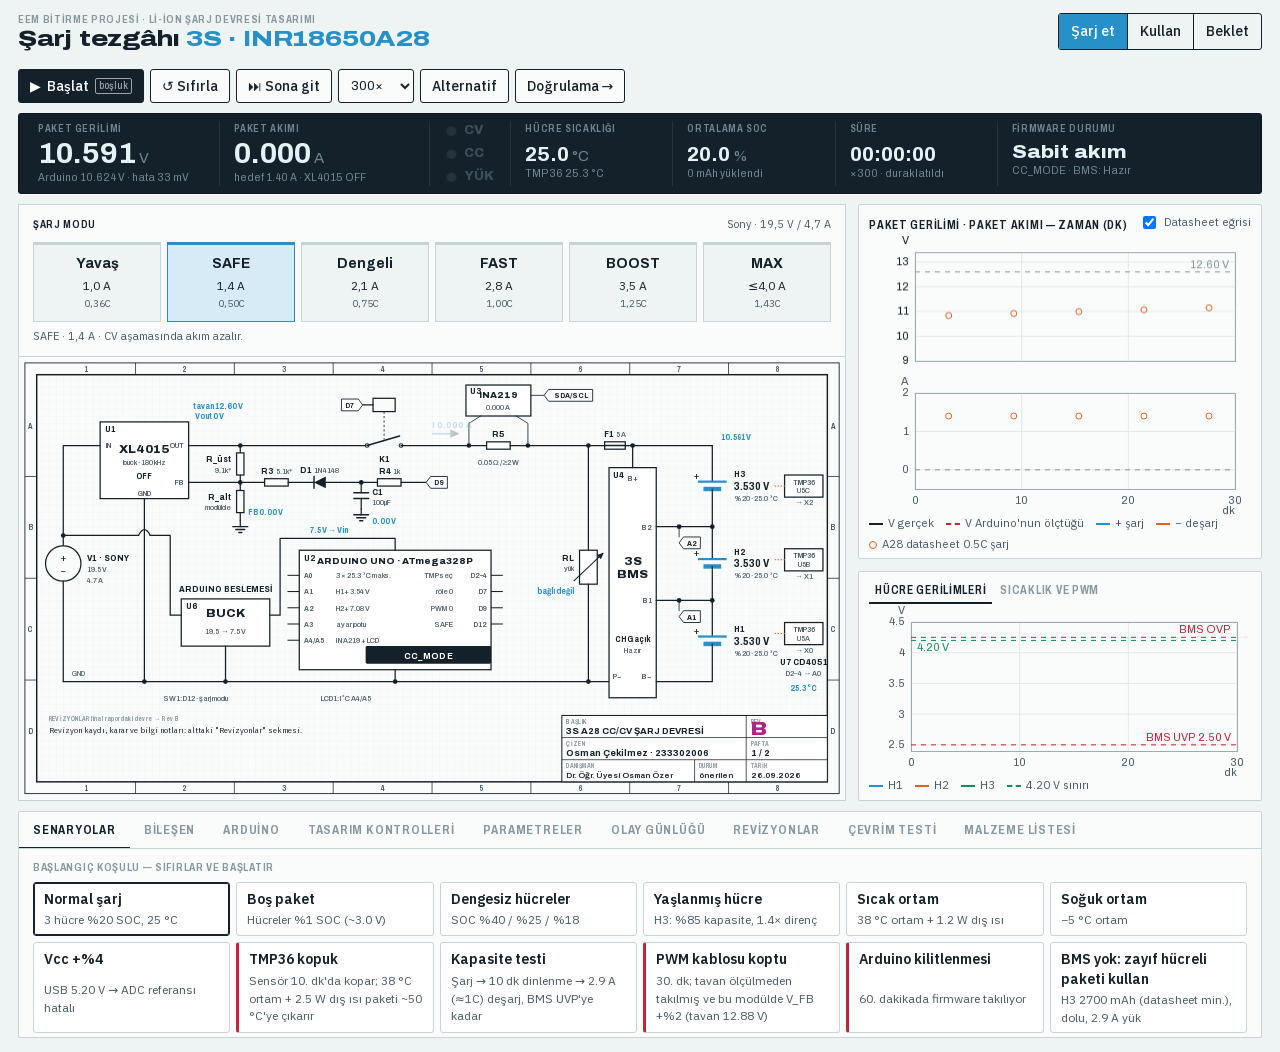
==== commit 5ba2c3a2: "Simplify charging to six modes above schematic and draw Arduino power branch" ====
--- a/index.html
+++ b/index.html
@@ -4,7 +4,7 @@
 <meta charset="utf-8">
 <meta name="viewport" content="width=device-width,initial-scale=1">
 <title>Şarj Tezgâhı — 3S A28</title>
-<link rel="stylesheet" href="assets/bench.css">
+<link rel="stylesheet" href="assets/bench.css?v=20260926-six-modes">
 </head>
 <body>
 <div class="app chargeApp revB" id="app">
@@ -48,28 +48,22 @@
     <div class="rd state" id="rStateBox"><span class="tag">Firmware durumu</span><div class="num" id="rState">—</div><div class="sub" id="rStates">—</div></div>
   </section>
 
-  <section class="charge-controls" aria-label="Şarj hızı ve süre seçimi">
-    <div class="charge-choice">
-      <div class="eyebrow">Şarj hızını seç <span class="adapter-label" id="chargeAdapterLabel">Sony · 19,5 V / 4,7 A</span></div>
-      <div class="charge-modes" id="chargeModes" role="group" aria-label="Şarj akımı modları"></div>
-      <label class="charge-slider" for="chargeAmps"><span>Özel akım</span><input id="chargeAmps" type="range" min="1" max="4" step="0.1" value="1.4"><output id="chargeAmpValue" for="chargeAmps">1,4 A · 0,50C</output></label>
-    </div>
-    <div class="charge-estimate">
-      <span class="eyebrow">Şarj sonuna tahmini kalan</span>
-      <strong id="chargeEta">Hesaplanıyor…</strong>
-      <span id="chargeLimits">CV, sıcaklık ve hücre farkı hesaba katılır.</span>
-      <span class="hint">Model tahmini · gerçek cihazda süre garantisi değildir.</span>
-    </div>
-    <div class="charge-deadline">
-      <label for="chargeMinutes">En geç kaç dakika sonra bitsin?</label>
-      <div class="deadline-input"><input id="chargeMinutes" type="number" min="1" max="300" step="1" value="90" inputmode="numeric"><span>dk</span><button class="btn" id="chargeByTime">Akımı hesapla</button></div>
-      <p class="hint">Hesaplarken simülasyon duraklar. Süreyi sağlayan en düşük akım seçilir; dolunca şarj biter.</p>
-      <p id="chargePlanStatus" role="status" aria-live="polite"></p>
-    </div>
-  </section>
-
   <main class="main">
-    <section class="sheet" id="sheet" aria-label="Devre şeması"></section>
+    <section class="schematic-panel" aria-label="Şarj modu ve devre şeması">
+      <div class="charge-controls">
+        <div class="charge-heading"><span class="eyebrow">Şarj modu</span><span class="adapter-label" id="chargeAdapterLabel">Sony · 19,5 V / 4,7 A</span></div>
+        <div class="charge-modes" id="chargeModes" role="group" aria-label="Şarj akımı modları">
+            <button data-charge="1" aria-pressed="false"><strong>Yavaş</strong><span>1,0 A</span><small>0,36C</small></button>
+            <button data-charge="1.4" aria-pressed="true"><strong>SAFE</strong><span>1,4 A</span><small>0,50C</small></button>
+            <button data-charge="2.1" aria-pressed="false"><strong>Dengeli</strong><span>2,1 A</span><small>0,75C</small></button>
+            <button data-charge="2.8" aria-pressed="false"><strong>FAST</strong><span>2,8 A</span><small>1,00C</small></button>
+            <button data-charge="3.5" aria-pressed="false"><strong>BOOST</strong><span>3,5 A</span><small>1,25C</small></button>
+            <button data-charge="4" aria-pressed="false"><strong>MAX</strong><span>≤4,0 A</span><small>1,43C</small></button>
+        </div>
+        <p id="chargeLimits" role="status">SAFE · 1,4 A</p>
+      </div>
+      <div class="sheet" id="sheet" aria-label="Devre şeması"></div>
+    </section>
 
     <section class="plots">
       <div class="plot dual">
@@ -154,15 +148,14 @@
   </section>
 </div>
 
-<script src="assets/a28-model.js"></script>
-<script src="assets/ina219-model.js"></script>
-<script src="assets/charger-a.js"></script>
-<script src="assets/charge-planner.js"></script>
-<script src="assets/charge-controls.js"></script>
-<script src="assets/scenarios-a.js"></script>
-<script src="assets/charts.js"></script>
-<script src="assets/schematic.js"></script>
-<script src="assets/bom.js"></script>
-<script src="assets/bench.js"></script>
+<script src="assets/a28-model.js?v=20260926-six-modes"></script>
+<script src="assets/ina219-model.js?v=20260926-six-modes"></script>
+<script src="assets/charger-a.js?v=20260926-six-modes"></script>
+<script src="assets/charge-controls.js?v=20260926-six-modes"></script>
+<script src="assets/scenarios-a.js?v=20260926-six-modes"></script>
+<script src="assets/charts.js?v=20260926-six-modes"></script>
+<script src="assets/schematic.js?v=20260926-six-modes"></script>
+<script src="assets/bom.js?v=20260926-six-modes"></script>
+<script src="assets/bench.js?v=20260926-six-modes"></script>
 </body>
 </html>
--- a/assets/bench.css
+++ b/assets/bench.css
@@ -73,33 +73,24 @@
   gap: 10px;
 }
 /* Şarj paneli eklenince grafiklerin minimum yüksekliğini koru; sayfa kayabilir. */
-.chargeApp { grid-template-rows: auto auto auto minmax(0, 1fr) auto; }
+.chargeApp { grid-template-rows: auto auto minmax(0, 1fr) auto; }
 @media (min-height: 860px) and (min-width: 1180px) { .app:not(.chargeApp) { height: 100vh; } }
 
-/* Şarj paneli: tezgâhın akım/süre seçimi, simülasyon oynatma hızından ayrı. */
-.charge-controls { display: grid; grid-template-columns: minmax(360px, 1.35fr) minmax(210px, .7fr) minmax(280px, 1fr); gap: 22px; padding: 16px 18px; background: var(--sheet); border: 1px solid var(--rule); }
+/* Altı mod, doğrudan devre paftasının üst kenarında. */
+.schematic-panel { display: flex; flex-direction: column; min-width: 0; border: 1px solid var(--rule); background: var(--sheet); }
+.schematic-panel .sheet { flex: 1; border: 0; border-top: 1px solid var(--rule); border-radius: 0; }
+.charge-controls { padding: 12px 14px 9px; }
+.charge-heading { display: flex; justify-content: space-between; align-items: baseline; gap: 12px; }
 .charge-controls .eyebrow { font-size: 11px; }
-.adapter-label { color: var(--ink-2); font-weight: 400; letter-spacing: 0; margin-left: 12px; text-transform: none; }
-.charge-modes { display: grid; grid-template-columns: repeat(3, 1fr); gap: 6px; margin: 9px 0; }
-.charge-modes button { display: flex; flex-direction: column; align-items: flex-start; gap: 3px; padding: 8px 10px; background: var(--paper); border: 1px solid var(--rule); border-top: 3px solid var(--rule); }
+.adapter-label { color: var(--ink-2); font-size: 11px; }
+.charge-modes { display: grid; grid-template-columns: repeat(6, minmax(0, 1fr)); gap: 6px; margin: 9px 0 7px; }
+.charge-modes button { display: flex; flex-direction: column; align-items: center; gap: 3px; padding: 9px 5px; background: var(--paper); border: 1px solid var(--rule); border-top: 3px solid var(--rule); }
 .charge-modes button[aria-pressed="true"] { border-color: var(--a28); background: var(--a28-soft); }
 .charge-modes strong { font-family: var(--font-display); font-size: 14px; }
-.charge-modes span, .charge-modes small { font-size: 11px; white-space: nowrap; }
-.charge-modes small { color: var(--ink-2); }
-.charge-slider { display: flex; align-items: center; gap: 10px; font-size: 12px; }
-.charge-slider input { flex: 1; min-width: 50px; accent-color: var(--a28); }
-.charge-slider output { min-width: 108px; text-align: right; font-variant-numeric: tabular-nums; }
-.charge-estimate { display: flex; flex-direction: column; justify-content: center; gap: 6px; border-left: 1px solid var(--rule); padding-left: 22px; }
-.charge-estimate > strong { font: 650 26px/1.15 var(--font-display); }
-#chargeLimits { font-size: 12px; color: var(--ink-2); }
-.charge-estimate .hint { margin: 0; }
-.charge-deadline label { font-size: 13px; font-weight: 600; }
-.deadline-input { display: flex; gap: 8px; align-items: center; margin-top: 9px; }
-.deadline-input input { width: 72px; padding: 6px 8px; border: 1px solid var(--rule); background: var(--sheet); }
-.charge-deadline .hint, #chargePlanStatus { margin: 7px 0 0; font-size: 11px; }
-#chargePlanStatus { color: var(--ink); }
-@media (max-width: 1150px) { .charge-controls { grid-template-columns: minmax(330px, 1fr) minmax(210px, .7fr); } .charge-deadline { grid-column: 1 / -1; } }
-@media (max-width: 650px) { .charge-controls { grid-template-columns: minmax(0, 1fr); gap: 14px; padding: 12px; } .charge-estimate { border-left: 0; border-top: 1px solid var(--rule); padding: 12px 0 0; } .adapter-label { display: block; margin: 3px 0 0; } .charge-modes button { padding: 7px 5px; } .charge-slider { flex-wrap: wrap; } }
+.charge-modes span { font-size: 12px; white-space: nowrap; }
+.charge-modes small { font-size: 10px; color: var(--ink-2); }
+#chargeLimits { margin: 0; min-height: 18px; font-size: 11px; color: var(--ink-2); }
+@media (max-width: 650px) { .charge-modes { grid-template-columns: repeat(3, minmax(0, 1fr)); } .charge-controls { padding: 10px; } }
 
 /* Başlık */
 .top {
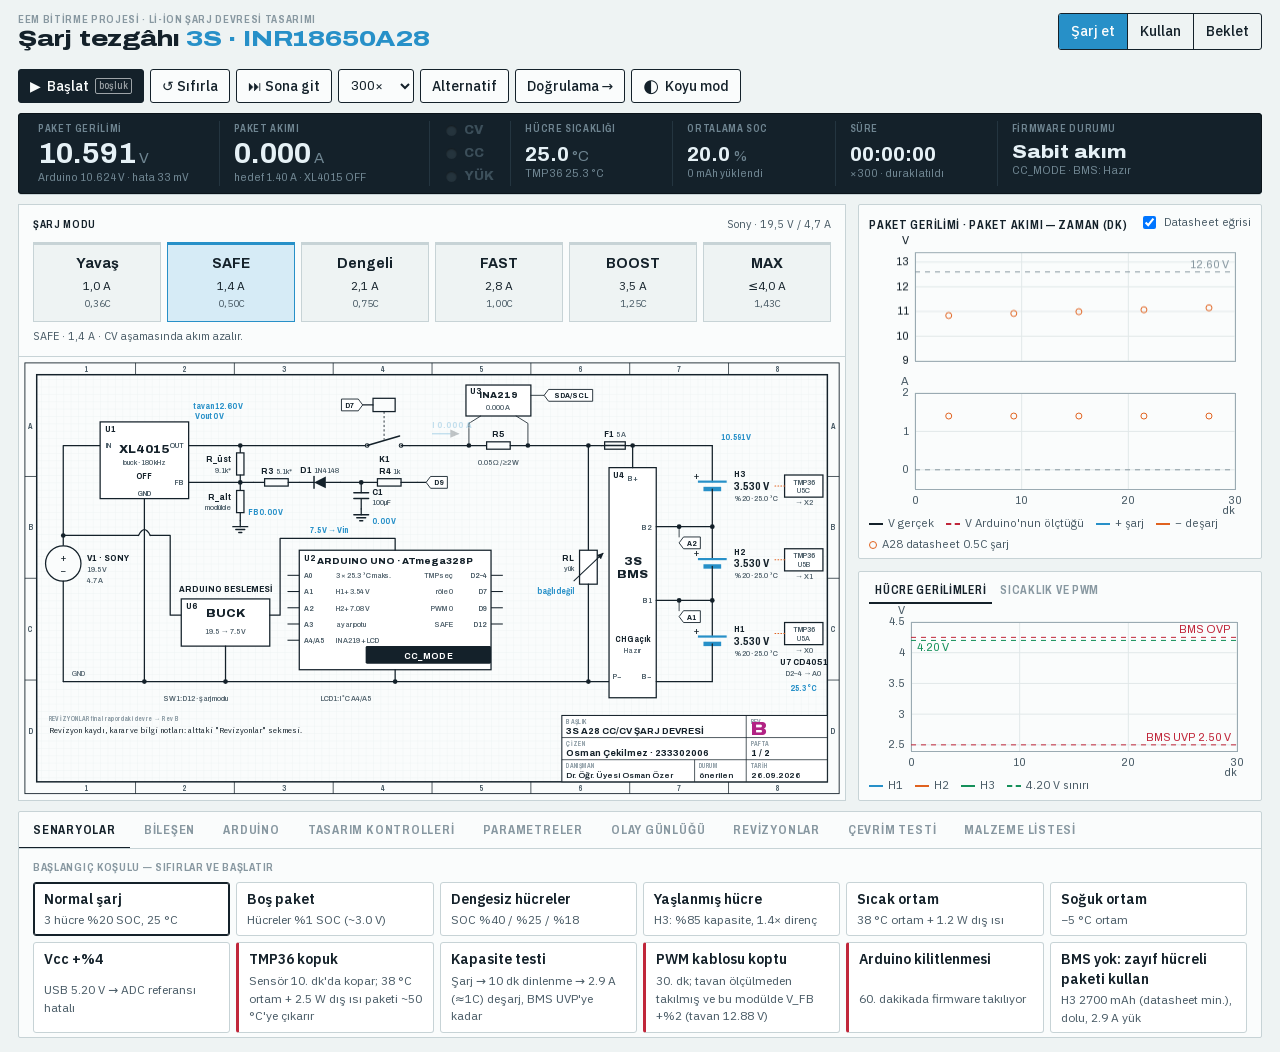
==== commit a55ad632: "Add persistent, low-glare dark mode across simulator pages" ====
--- a/index.html
+++ b/index.html
@@ -4,7 +4,8 @@
 <meta charset="utf-8">
 <meta name="viewport" content="width=device-width,initial-scale=1">
 <title>Şarj Tezgâhı — 3S A28</title>
-<link rel="stylesheet" href="assets/bench.css?v=20260926-six-modes">
+<script src="assets/theme.js?v=20261004-dark-mode"></script>
+<link rel="stylesheet" href="assets/bench.css?v=20261004-soft-dark">
 </head>
 <body>
 <div class="app chargeApp revB" id="app">
@@ -31,6 +32,7 @@
       </select>
       <a class="btn" href="alternatif.html">Alternatif</a>
       <a class="btn" href="dogrulama.html">Doğrulama →</a>
+      <button class="btn theme-toggle" type="button" data-theme-toggle aria-pressed="false"><span aria-hidden="true">◐</span> Koyu mod</button>
     </div>
   </header>
 
@@ -153,9 +155,9 @@
 <script src="assets/charger-a.js?v=20260926-six-modes"></script>
 <script src="assets/charge-controls.js?v=20260926-six-modes"></script>
 <script src="assets/scenarios-a.js?v=20260926-six-modes"></script>
-<script src="assets/charts.js?v=20260926-six-modes"></script>
+<script src="assets/charts.js?v=20261004-dark-mode"></script>
 <script src="assets/schematic.js?v=20260926-six-modes"></script>
 <script src="assets/bom.js?v=20260926-six-modes"></script>
-<script src="assets/bench.js?v=20260926-six-modes"></script>
+<script src="assets/bench.js?v=20261004-dark-mode"></script>
 </body>
 </html>
--- a/assets/bench.css
+++ b/assets/bench.css
@@ -5,6 +5,17 @@
    CV yeşil, CC turuncu: laboratuvar güç kaynağı LED geleneği.
    Revizyon: çizim düzeltmelerinde kullanılan kırmızı-mor işaretleme kalemi.   */
 :root {
+  color-scheme: light;
+  --surface: #fff;
+  --primary-hover: #22323d;
+  --redline-soft: #fbf1f8;
+  --fault-soft: #fcf0f1;
+  --load-soft: #fde6d8;
+  --inactive: #eef1f1;
+  --table-rule: #e6ecec;
+  --warn: #b7791f;
+  --log-warn: #a3670f;
+  --on-accent: #fff;
   --paper: #eef3f3;
   --sheet: #fafcfc;
   --grid: #e3eaea;
@@ -40,7 +51,41 @@
 }
 
 * { box-sizing: border-box; }
-html { color-scheme: light; }
+html[data-theme="dark"] {
+  color-scheme: dark;
+  --paper: #111619;
+  --sheet: #161e23;
+  --surface: #1b252b;
+  --grid: #1c292f;
+  --ink: #b5c2cb;
+  --ink-2: #96a6b1;
+  --ink-3: #8295a2;
+  --rule: #30414b;
+  --a28: #79a5bd;
+  --a28-soft: #253640;
+  --cv: #80ac95;
+  --cc: #c6a17d;
+  --fault: #cf9198;
+  --redline: #b996b2;
+  --panel: #0f1519;
+  --panel-ink: #bccbd4;
+  --panel-dim: #8497a3;
+  --c1: var(--a28);
+  --c2: var(--cc);
+  --c3: var(--cv);
+  --chart-grid: #26343c;
+  --chart-axis: #536c7b;
+  --tooltip-bg: rgba(22, 30, 35, .97);
+  --primary-hover: #344a57;
+  --redline-soft: #2c252e;
+  --fault-soft: #302529;
+  --load-soft: #322d27;
+  --inactive: #1e282e;
+  --table-rule: #293840;
+  --warn: #bda77e;
+  --log-warn: #bda77e;
+  --on-accent: #111619;
+}
 body {
   margin: 0;
   background: var(--paper);
@@ -124,15 +169,15 @@
 .revswitch button[aria-pressed="true"] small { color: #b8c7cf; }
 .revswitch button[data-rev="B"][aria-pressed="true"] { background: var(--redline); }
 
-.transport { display: flex; gap: 6px; align-items: center; }
+.transport { display: flex; flex-wrap: wrap; gap: 6px; align-items: center; }
 .btn {
   display: inline-flex; align-items: center; gap: 6px;
   border: 1.5px solid var(--ink); background: var(--sheet); border-radius: 3px;
   padding: 6px 11px; font-weight: 500; min-height: 34px; text-decoration: none; color: var(--ink);
 }
-.btn:hover { background: #fff; }
+.btn:hover { background: var(--surface); }
 .btn.primary { background: var(--ink); color: var(--sheet); }
-.btn.primary:hover { background: #22323d; }
+.btn.primary:hover { background: var(--primary-hover); }
 .btn:disabled { opacity: .4; cursor: default; }
 .btn .k { font-family: var(--font-data); font-stretch: 87%; font-size: 10px; opacity: .6; border: 1px solid currentColor; border-radius: 2px; padding: 0 3px; }
 select.speed {
@@ -148,7 +193,7 @@
   color: var(--panel-ink);
   border-radius: 4px;
   padding: 8px 6px;
-  box-shadow: inset 0 0 0 1px #0b141a, 0 1px 0 #fff;
+  box-shadow: inset 0 0 0 1px #0b141a, 0 1px 0 var(--rule);
 }
 .rd { padding: 0 14px; border-left: 1px solid #243540; min-width: 0; }
 .rd:first-child { border-left: 0; }
@@ -218,7 +263,7 @@
   border-bottom: 2.5px solid transparent; margin-bottom: -1px; white-space: nowrap;
 }
 .tab[aria-selected="true"] { color: var(--ink); border-bottom-color: var(--ink); }
-.tab .cnt { font-family: var(--font-data); font-size: 10px; margin-left: 5px; padding: 0 4px; border-radius: 2px; background: var(--fault); color: #fff; }
+.tab .cnt { font-family: var(--font-data); font-size: 10px; margin-left: 5px; padding: 0 4px; border-radius: 2px; background: var(--fault); color: var(--on-accent); }
 .panel { padding: 10px 14px; height: 188px; overflow: auto; }
 @media (max-height: 859px), (max-width: 1179px) { .panel { height: auto; max-height: none; } }
 
@@ -226,7 +271,7 @@
 .scen { display: grid; grid-template-columns: repeat(auto-fill, minmax(190px, 1fr)); gap: 6px; }
 .scen h4 { grid-column: 1 / -1; margin: 4px 0 0; }
 .sc {
-  text-align: left; border: 1px solid var(--rule); background: #fff; border-radius: 3px; padding: 6px 10px;
+  text-align: left; border: 1px solid var(--rule); background: var(--surface); border-radius: 3px; padding: 6px 10px;
   display: grid; gap: 2px;
 }
 .sc:hover { border-color: var(--ink); }
@@ -241,14 +286,14 @@
 .insp h3 { margin: 0 0 2px; font-family: var(--font-display); font-stretch: 112%; font-weight: 800; font-size: 17px; }
 .insp .ref { font-family: var(--font-data); font-size: 12px; color: var(--ink-3); }
 .insp p { margin: 6px 0; max-width: 70ch; }
-.insp .why { border-left: 3px solid var(--redline); padding: 4px 10px; background: #fbf1f8; }
-.insp .why.a { border-left-color: var(--fault); background: #fcf0f1; }
+.insp .why { border-left: 3px solid var(--redline); padding: 4px 10px; background: var(--redline-soft); }
+.insp .why.a { border-left-color: var(--fault); background: var(--fault-soft); }
 .kv { display: grid; grid-template-columns: auto 1fr; gap: 3px 14px; font-size: 13px; align-content: start; }
 .kv dt { color: var(--ink-2); }
 .kv dd { margin: 0; font-family: var(--font-data); font-variant-numeric: tabular-nums; }
 .field { display: flex; justify-content: space-between; align-items: center; gap: 10px; padding: 3px 0; font-size: 13px; }
 .field input[type="number"], .field select {
-  width: 92px; border: 1px solid var(--rule); border-radius: 2px; padding: 3px 6px; background: #fff;
+  width: 92px; border: 1px solid var(--rule); border-radius: 2px; padding: 3px 6px; background: var(--surface);
   font-family: var(--font-data); font-size: 12.5px;
 }
 .field select { width: 200px; font-family: var(--font-body); }
@@ -265,16 +310,16 @@
 .lcd.dark { background: #3b4a2a; box-shadow: inset 0 0 0 5px #1a2400; }
 .fsm { display: flex; flex-wrap: wrap; gap: 4px; }
 .fsm span { font-family: var(--font-mono); font-size: 11px; padding: 3px 6px; border: 1px solid var(--rule); border-radius: 2px; color: var(--ink-3); }
-.fsm span.on { background: var(--ink); color: #fff; border-color: var(--ink); }
+.fsm span.on { background: var(--ink); color: var(--sheet); border-color: var(--ink); }
 .fsm span.on.bad { background: var(--fault); border-color: var(--fault); }
 .why-now { font-family: var(--font-data); font-stretch: 87%; font-variant-numeric: tabular-nums; font-size: 12px; white-space: pre-wrap; margin: 8px 0 0; color: var(--ink-2); }
 
 table { border-collapse: collapse; width: 100%; font-size: 13px; }
 th { text-align: left; font-weight: 500; color: var(--ink-3); font-size: 11.5px; border-bottom: 1px solid var(--rule); padding: 4px 8px 4px 0; }
-td { border-bottom: 1px solid #e6ecec; padding: 5px 8px 5px 0; vertical-align: top; }
+td { border-bottom: 1px solid var(--table-rule); padding: 5px 8px 5px 0; vertical-align: top; }
 td.n { font-family: var(--font-data); font-variant-numeric: tabular-nums; white-space: nowrap; }
 td.lv { width: 22px; font-weight: 800; font-family: var(--font-data); }
-td.lv.ok { color: var(--cv); } td.lv.warn { color: #b7791f; } td.lv.bad { color: var(--fault); }
+td.lv.ok { color: var(--cv); } td.lv.warn { color: var(--warn); } td.lv.bad { color: var(--fault); }
 td.note { color: var(--ink-2); font-size: 12.5px; }
 
 /* Parametreler */
@@ -289,7 +334,7 @@
 .log time { font-family: var(--font-data); font-stretch: 87%; font-variant-numeric: tabular-nums; }
 .log div { padding: 3px 0; border-bottom: 1px dotted var(--rule); display: grid; grid-template-columns: 72px 1fr; gap: 10px; }
 .log time { color: var(--ink-3); }
-.log .ok { color: var(--cv); } .log .warn { color: #a3670f; } .log .bad { color: var(--fault); }
+.log .ok { color: var(--cv); } .log .warn { color: var(--log-warn); } .log .bad { color: var(--fault); }
 .empty { color: var(--ink-3); font-size: 13px; }
 
 /* ---- Şema stilleri --------------------------------------------------------- */
@@ -317,7 +362,7 @@
 .sheet-svg .xmark { stroke: var(--fault); stroke-width: 2.4; stroke-linecap: round; }
 .sheet-svg .removed .sym, .sheet-svg .removed .w { stroke-dasharray: 4 3; stroke: var(--fault); }
 .sheet-svg .removed .val { fill: var(--fault); font-weight: 700; }
-.sheet-svg .blk { fill: #fff; stroke: var(--ink); stroke-width: 1.7; }
+.sheet-svg .blk { fill: var(--surface); stroke: var(--ink); stroke-width: 1.7; }
 .sheet-svg .blkname { font-family: var(--font-display); font-stretch: 112%; font-weight: 800; font-size: 15px; fill: var(--ink); }
 .sheet-svg .blkname.sm { font-size: 11.5px; }
 .sheet-svg .ref { font-family: var(--font-display); font-stretch: 87%; font-weight: 700; font-size: 12px; fill: var(--ink); }
@@ -327,7 +372,7 @@
 .sheet-svg .pinl { font-family: var(--font-display); font-stretch: 87%; font-weight: 600; font-size: 10.5px; fill: var(--ink-2); }
 .sheet-svg .pm { font-family: var(--font-data); font-size: 13px; fill: var(--ink); }
 .sheet-svg .stub { stroke: var(--ink); stroke-width: 1.4; }
-.sheet-svg .net { fill: #fff; stroke: var(--ink); stroke-width: 1.2; }
+.sheet-svg .net { fill: var(--surface); stroke: var(--ink); stroke-width: 1.2; }
 .sheet-svg .netname { font-family: var(--font-data); font-size: 10.5px; font-weight: 700; fill: var(--ink); }
 .sheet-svg .netname.plain { font-weight: 400; fill: var(--ink-2); }
 .sheet-svg .probe { font-family: var(--font-data); font-size: 11px; fill: var(--a28); font-weight: 700; paint-order: stroke; stroke: var(--sheet); stroke-width: 3px; }
@@ -342,9 +387,9 @@
 .sheet-svg .socbar { fill: none; stroke: var(--ink-3); stroke-width: 1; }
 .sheet-svg .socfill { fill: var(--a28); }
 .sheet-svg .baltag rect { fill: var(--cv); }
-.sheet-svg .baltxt { font-family: var(--font-data); font-size: 9.5px; font-weight: 700; fill: #fff; }
+.sheet-svg .baltxt { font-family: var(--font-data); font-size: 9.5px; font-weight: 700; fill: var(--on-accent); }
 .sheet-svg .fsmchip { fill: var(--ink); }
-.sheet-svg .fsm { font-family: var(--font-data); letter-spacing: .04em; font-size: 11.5px; font-weight: 700; fill: #fff; }
+.sheet-svg .fsm { font-family: var(--font-data); letter-spacing: .04em; font-size: 11.5px; font-weight: 700; fill: var(--on-accent); }
 .sheet-svg .hit { fill: transparent; }
 
 .sheet-svg .flowline { fill: none; stroke: var(--a28); stroke-width: 5; stroke-opacity: .28; stroke-dasharray: 2 12; stroke-linecap: round; }
@@ -352,9 +397,9 @@
 .sheet-svg .flow.on { opacity: 1; }
 .sheet-svg .flow.on .flowline { animation: flow .9s linear infinite; }
 .sheet-svg .flow.dsg .flowline { stroke: var(--cc); }
-.sheet-svg .sym.load { fill: #fff; }
-.sheet-svg .part[data-part="load"].active .sym.load { fill: #fde6d8; stroke: var(--cc); }
-.sheet-svg .part.mcuoff .blk { fill: #eef1f1; stroke-dasharray: 5 3; }
+.sheet-svg .sym.load { fill: var(--surface); }
+.sheet-svg .part[data-part="load"].active .sym.load { fill: var(--load-soft); stroke: var(--cc); }
+.sheet-svg .part.mcuoff .blk { fill: var(--inactive); stroke-dasharray: 5 3; }
 .sheet-svg .part.mcuoff .val, .sheet-svg .part.mcuoff .blkname { opacity: .45; }
 @keyframes flow { to { stroke-dashoffset: -14; } }
 
@@ -365,14 +410,14 @@
 .sheet-svg .part.sel .hit { fill: rgba(39, 144, 200, .1); stroke: var(--a28); stroke-dasharray: 4 3; }
 
 .sheet-svg .cloud { fill: none; stroke: var(--redline); stroke-width: 1.8; stroke-linejoin: round; }
-.sheet-svg .delta path { fill: #fff; stroke: var(--redline); stroke-width: 1.6; }
+.sheet-svg .delta path { fill: var(--surface); stroke: var(--redline); stroke-width: 1.6; }
 .sheet-svg .deltanum { font-family: var(--font-data); font-weight: 700; font-size: 10px; fill: var(--redline); }
 .sheet-svg .deltanum.sm { font-size: 8px; }
 .sheet-svg .deltamini { fill: none; stroke: var(--redline); stroke-width: 1.2; }
 .sheet-svg .rev, .sheet-svg .revrow { cursor: pointer; }
 .sheet-svg .rev.hot .cloud { stroke-width: 3; }
 .sheet-svg .revrow.hot .revtxt { fill: var(--redline); }
-.sheet-svg .titleblock rect, .sheet-svg .titleblock line { fill: #fff; stroke: var(--ink); stroke-width: 1.4; }
+.sheet-svg .titleblock rect, .sheet-svg .titleblock line { fill: var(--surface); stroke: var(--ink); stroke-width: 1.4; }
 .sheet-svg .titleblock line { stroke-width: 1; }
 .sheet-svg .tbk { font-family: var(--font-display); font-stretch: 75%; font-weight: 650; font-size: 9px; letter-spacing: .06em; fill: var(--ink-3); }
 .sheet-svg .tbv { font-family: var(--font-display); font-stretch: 100%; font-weight: 700; font-size: 12.5px; fill: var(--ink); }
@@ -439,7 +484,7 @@
 .req button[data-req="USE"][aria-pressed="true"] { background: var(--cc); }
 table.gates td, table.gates th { text-align: center; padding: 4px 6px; }
 table.gates td:first-child, table.gates th:first-child { text-align: left; }
-table.gates td.on { color: #fff; background: var(--ink); font-weight: 700; }
+table.gates td.on { color: var(--sheet); background: var(--ink); font-weight: 700; }
 table.gates tr.cur td:first-child { font-weight: 700; }
 table.gates tr.cur td { box-shadow: inset 0 2px 0 var(--a28), inset 0 -2px 0 var(--a28); }
 .cmp td.win { font-weight: 700; color: var(--cv); }
@@ -451,18 +496,18 @@
 ul.revA { margin: 6px 0 0; padding-left: 18px; color: var(--ink-2); font-size: 13px; }
 ul.revA li { margin: 5px 0; }
 .revitem { border-top: 1px solid var(--rule); padding: 8px 0 10px; }
-.revitem.focus { background: #fbf1f8; box-shadow: inset 3px 0 0 var(--redline); padding-left: 10px; }
+.revitem.focus { background: var(--redline-soft); box-shadow: inset 3px 0 0 var(--redline); padding-left: 10px; }
 .revhead { display: flex; align-items: center; gap: 10px; flex-wrap: wrap; }
 .revhead b { font-weight: 600; flex: 1; min-width: 200px; }
 .dmark { flex: none; }
-.dmark path { fill: #fff; stroke: var(--redline); stroke-width: 1.6; stroke-linejoin: round; }
+.dmark path { fill: var(--surface); stroke: var(--redline); stroke-width: 1.6; stroke-linejoin: round; }
 .dmark text { font: 700 10px var(--font-data); fill: var(--redline); }
 .rz { font-family: var(--font-data); font-stretch: 87%; font-size: 12px; color: var(--ink-3); }
 .btn.sm { min-height: 26px; padding: 2px 8px; font-size: 12px; border-width: 1px; }
 .rtext { margin: 4px 0 2px; font-size: 13px; }
 .rwhy { margin: 2px 0; font-size: 13px; color: var(--ink-2); }
 .rwhy .h4 { margin-right: 6px; }
-.revnote { margin-top: 8px; border: 1px solid var(--rule); border-left: 3px solid var(--redline); background: #fff; padding: 8px 12px; }
+.revnote { margin-top: 8px; border: 1px solid var(--rule); border-left: 3px solid var(--redline); background: var(--surface); padding: 8px 12px; }
 .revnote-h { display: flex; flex-direction: column; gap: 1px; }
 .revnote-h .eyebrow { font-size: 10.5px; color: var(--redline); }
 .revnote p { margin: 6px 0; font-size: 13px; }
@@ -534,3 +579,36 @@
 table.bom { table-layout: fixed; }
 table.bom thead th:nth-child(1) { width: 15%; } table.bom thead th:nth-child(2) { width: 15%; }
 table.bom thead th:nth-child(3) { width: 33%; } table.bom thead th:nth-child(4) { width: 6%; }
+
+/* Tema düğmesi: sabit etiket, erişilebilir aç/kapat durumu. */
+.theme-toggle { white-space: nowrap; }
+.theme-toggle [aria-hidden] { font-size: 18px; line-height: 1; }
+.theme-toggle[aria-pressed="true"] { border-color: var(--a28); background: var(--a28-soft); color: var(--a28); }
+
+/* Gece görünümü: parlak ters renkli düğmeler ve LED parlaması yerine mat yüzeyler. */
+html[data-theme="dark"] .btn,
+html[data-theme="dark"] .req,
+html[data-theme="dark"] .req button + button,
+html[data-theme="dark"] select.speed { border-color: var(--rule); }
+html[data-theme="dark"] .btn.primary,
+html[data-theme="dark"] .req button[aria-pressed="true"],
+html[data-theme="dark"] .fsm span.on,
+html[data-theme="dark"] table.gates td.on { background: var(--a28-soft); color: var(--ink); }
+html[data-theme="dark"] .btn.primary:hover { background: var(--primary-hover); }
+html[data-theme="dark"] .req button[data-req="USE"][aria-pressed="true"] { background: var(--load-soft); }
+html[data-theme="dark"] .fsm span.on.bad { background: var(--fault-soft); color: var(--fault); }
+html[data-theme="dark"] .sheet-svg { --ink: #91a3af; --ink-2: #8598a4; }
+html[data-theme="dark"] .sheet-svg .fsmchip { fill: var(--a28-soft); }
+html[data-theme="dark"] .sheet-svg .fsm { fill: var(--ink); }
+html[data-theme="dark"] .led.on { color: var(--ink-2); }
+html[data-theme="dark"] .led.on i { box-shadow: none; background: var(--a28); }
+html[data-theme="dark"] .led.on.cv i { background: var(--cv); }
+html[data-theme="dark"] .led.on.cc i,
+html[data-theme="dark"] .led.on.dsg i,
+html[data-theme="dark"] .led.on.ser i { background: var(--cc); }
+html[data-theme="dark"] .led.on.flt i { background: var(--fault); }
+html[data-theme="dark"] .rd.state.done .num { color: var(--cv); }
+html[data-theme="dark"] .rd.state.fault .num { color: var(--fault); }
+html[data-theme="dark"] .rd.state.warn .num { color: var(--warn); }
+html[data-theme="dark"] .lcd { background: #4a593b; color: #c1cbae; box-shadow: inset 0 0 0 5px #293323; }
+html[data-theme="dark"] .lcd.dark { background: #283024; color: #7e8c70; }
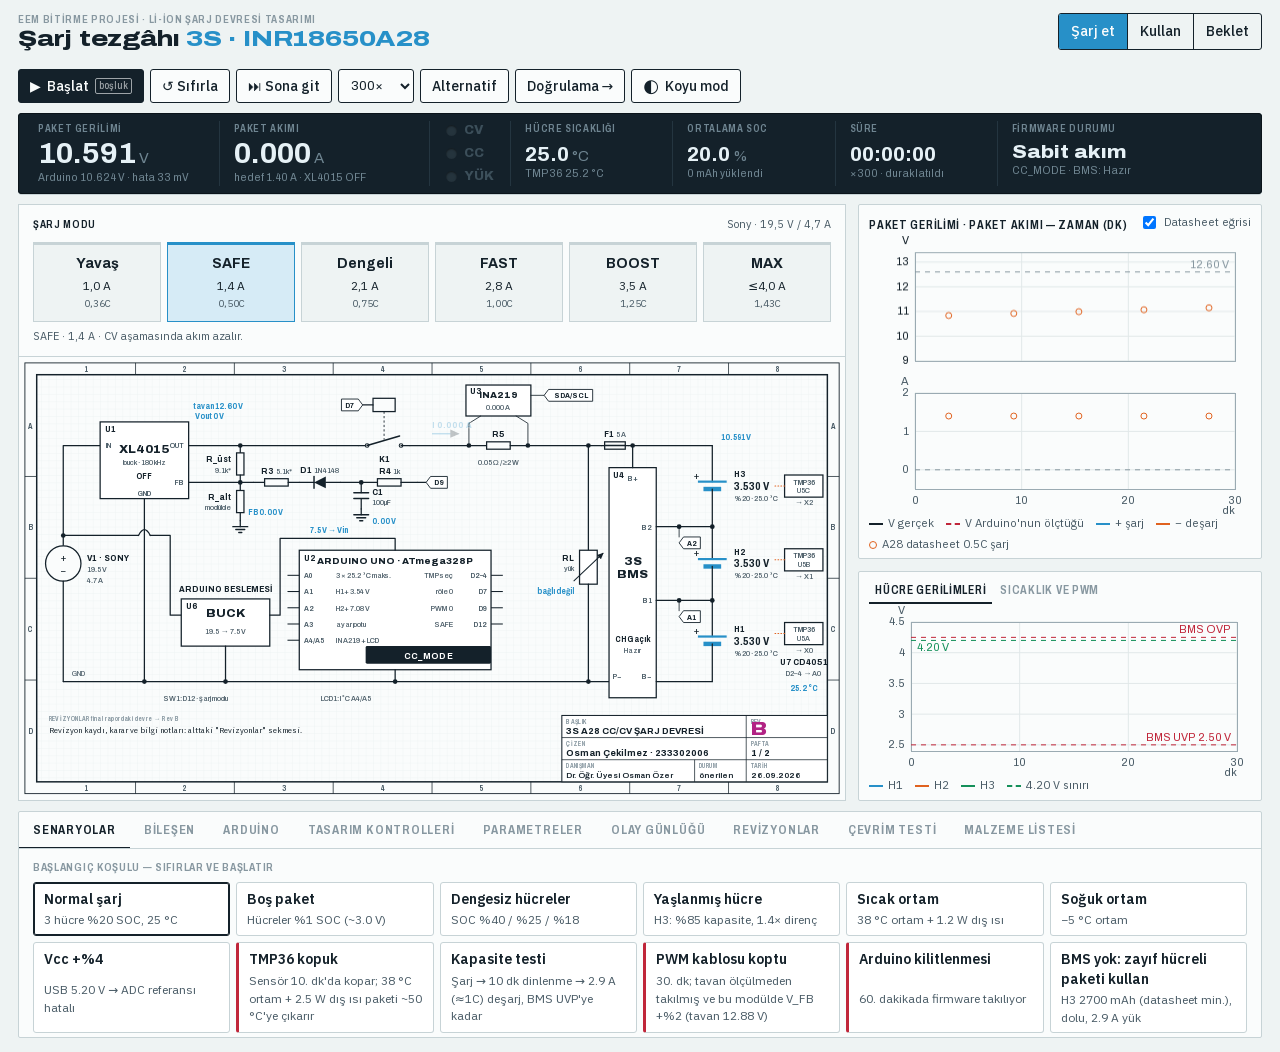
==== commit 450b4184: "Apply exact requested foreground and selection colors" ====
--- a/index.html
+++ b/index.html
@@ -5,7 +5,7 @@
 <meta name="viewport" content="width=device-width,initial-scale=1">
 <title>Şarj Tezgâhı — 3S A28</title>
 <script src="assets/theme.js?v=20261004-dark-mode"></script>
-<link rel="stylesheet" href="assets/bench.css?v=20261004-soft-dark">
+<link rel="stylesheet" href="assets/bench.css?v=20261004-user-palette">
 </head>
 <body>
 <div class="app chargeApp revB" id="app">
--- a/assets/bench.css
+++ b/assets/bench.css
@@ -25,6 +25,7 @@
   --rule: #c7d3d6;
   --a28: #2790c8;
   --a28-soft: #d6ebf6;
+  --selection-background: #d6ebf6;
   --cv: #15905a;
   --cc: #e0621f;
   --fault: #c0263a;
@@ -53,38 +54,39 @@
 * { box-sizing: border-box; }
 html[data-theme="dark"] {
   color-scheme: dark;
-  --paper: #111619;
-  --sheet: #161e23;
-  --surface: #1b252b;
-  --grid: #1c292f;
-  --ink: #b5c2cb;
+  --paper: #050719;
+  --sheet: #0b1022;
+  --surface: #11172a;
+  --grid: #141b2e;
+  --ink: #e0e0e0;
   --ink-2: #96a6b1;
   --ink-3: #8295a2;
-  --rule: #30414b;
+  --rule: #293349;
   --a28: #79a5bd;
-  --a28-soft: #253640;
+  --a28-soft: #273d4c;
+  --selection-background: #273d4c;
   --cv: #80ac95;
   --cc: #c6a17d;
   --fault: #cf9198;
   --redline: #b996b2;
-  --panel: #0f1519;
-  --panel-ink: #bccbd4;
+  --panel: #080c1c;
+  --panel-ink: #e0e0e0;
   --panel-dim: #8497a3;
   --c1: var(--a28);
   --c2: var(--cc);
   --c3: var(--cv);
-  --chart-grid: #26343c;
-  --chart-axis: #536c7b;
-  --tooltip-bg: rgba(22, 30, 35, .97);
-  --primary-hover: #344a57;
+  --chart-grid: #1c263b;
+  --chart-axis: #4b5c78;
+  --tooltip-bg: rgba(11, 16, 34, .97);
+  --primary-hover: #283a52;
   --redline-soft: #2c252e;
   --fault-soft: #302529;
   --load-soft: #322d27;
-  --inactive: #1e282e;
-  --table-rule: #293840;
+  --inactive: #151d30;
+  --table-rule: #212c41;
   --warn: #bda77e;
   --log-warn: #bda77e;
-  --on-accent: #111619;
+  --on-accent: #050719;
 }
 body {
   margin: 0;
@@ -95,6 +97,7 @@
 }
 button, input, select { font: inherit; color: inherit; }
 button { cursor: pointer; }
+::selection { background: var(--selection-background); color: var(--ink); }
 a { color: var(--a28); }
 :focus-visible { outline: 2px solid var(--a28); outline-offset: 2px; }
 [hidden] { display: none !important; }
